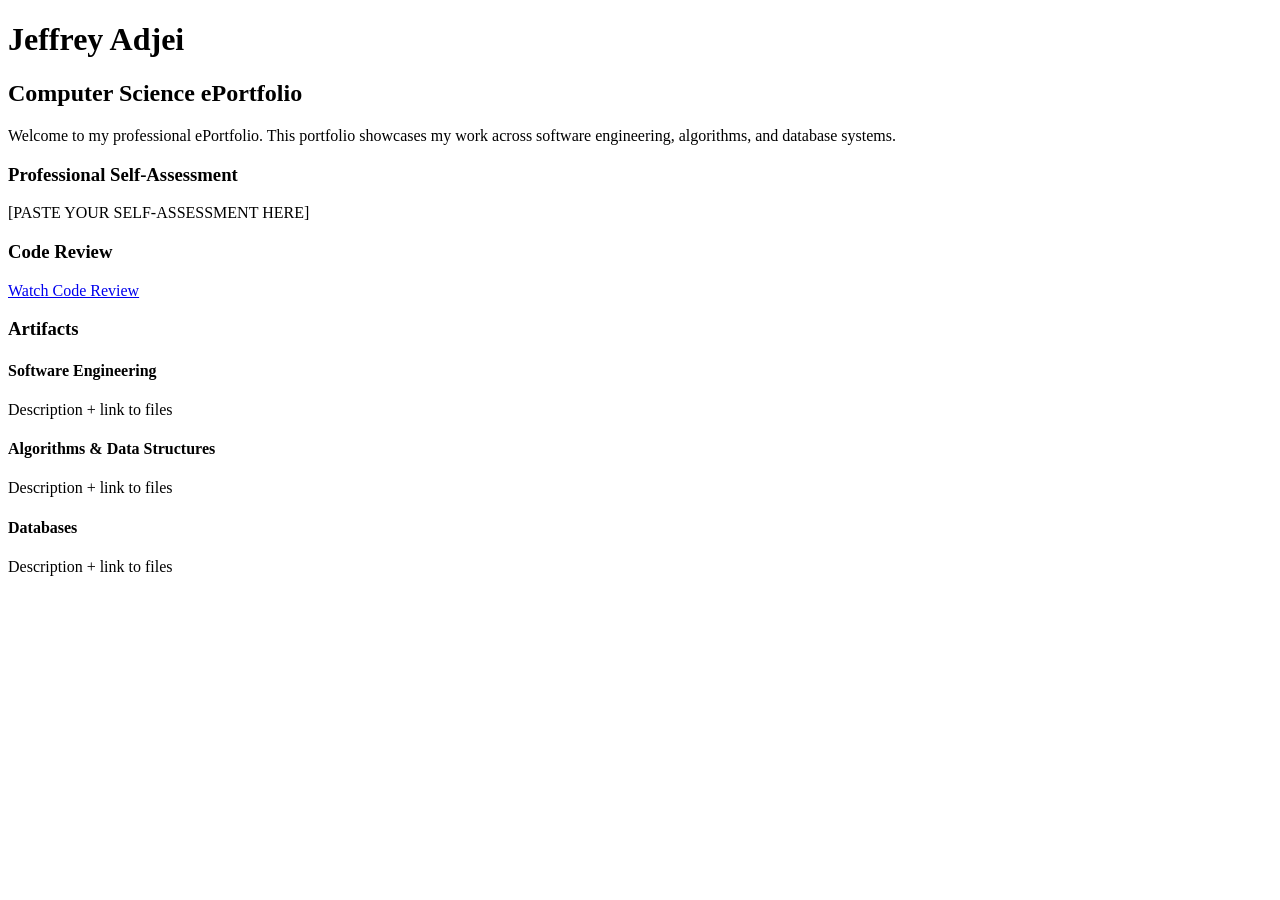
==== index.html @ 2315fe6f "Add files via upload" ====
<!DOCTYPE html>
<html>
<head>
    <title>Jeffrey Adjei - ePortfolio</title>
</head>
<body>

<h1>Jeffrey Adjei</h1>
<h2>Computer Science ePortfolio</h2>

<p>
Welcome to my professional ePortfolio. This portfolio showcases my work
across software engineering, algorithms, and database systems.
</p>

<h3>Professional Self-Assessment</h3>
<p>
[PASTE YOUR SELF-ASSESSMENT HERE]
</p>

<h3>Code Review</h3>
<p>
<a href="YOUR_VIDEO_LINK">Watch Code Review</a>
</p>

<h3>Artifacts</h3>

<h4>Software Engineering</h4>
<p>
Description + link to files
</p>

<h4>Algorithms & Data Structures</h4>
<p>
Description + link to files
</p>

<h4>Databases</h4>
<p>
Description + link to files
</p>

</body>
</html>
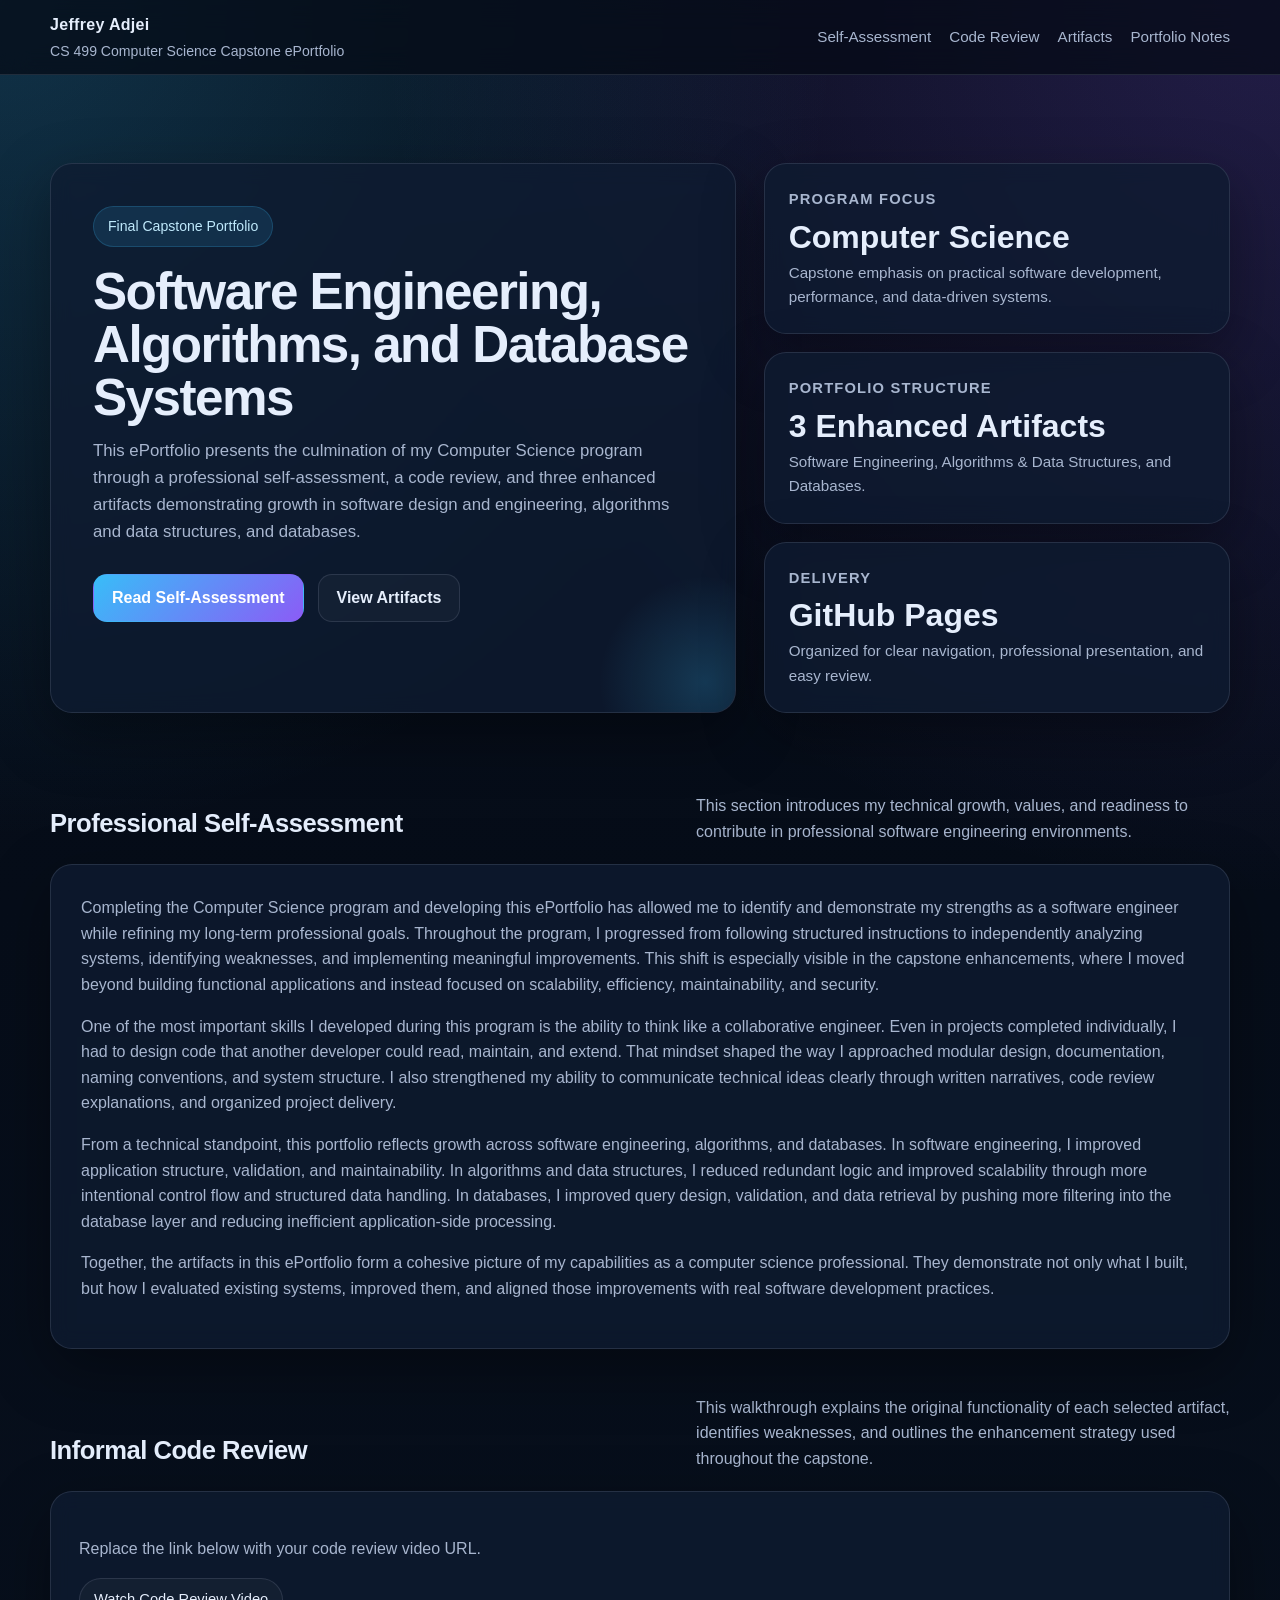
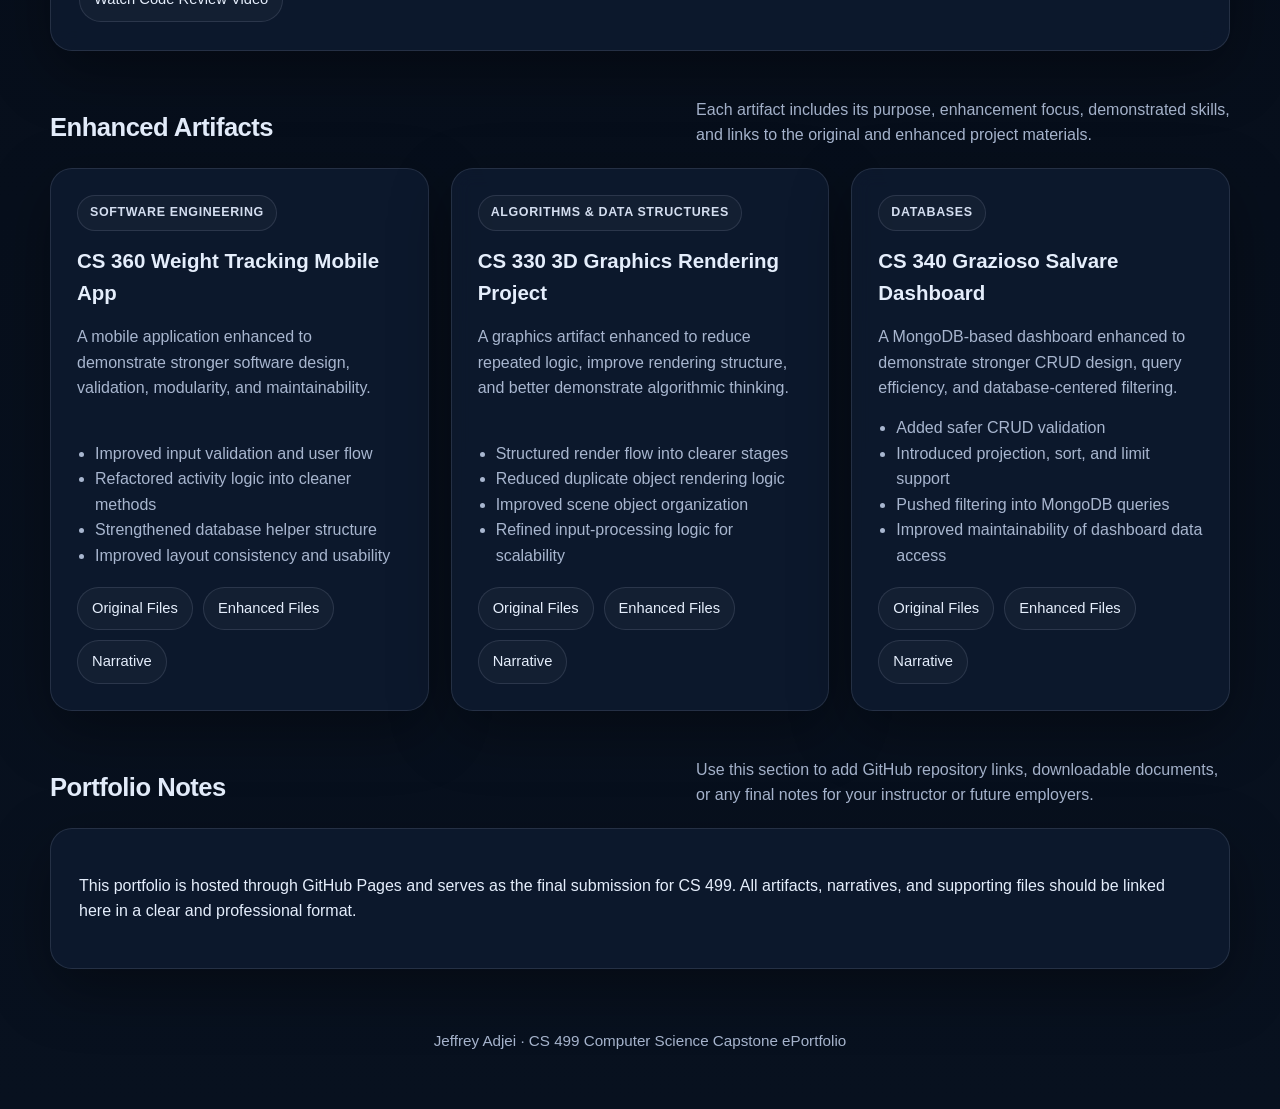
==== commit fbcfe16d: "index.html" ====
--- a/index.html
+++ b/index.html
@@ -1,44 +1,615 @@
 <!DOCTYPE html>
-<html>
+<html lang="en">
 <head>
-    <title>Jeffrey Adjei - ePortfolio</title>
+  <meta charset="UTF-8" />
+  <meta name="viewport" content="width=device-width, initial-scale=1.0" />
+  <title>Jeffrey Adjei | CS 499 ePortfolio</title>
+  <style>
+    :root {
+      --bg: #08111f;
+      --bg-soft: #0f1b31;
+      --card: rgba(15, 27, 49, 0.78);
+      --line: rgba(148, 163, 184, 0.18);
+      --text: #e5eefc;
+      --muted: #a8b6cf;
+      --accent: #38bdf8;
+      --accent-2: #8b5cf6;
+      --accent-3: #22c55e;
+      --shadow: 0 20px 60px rgba(0, 0, 0, 0.35);
+      --radius: 22px;
+      --max: 1180px;
+    }
+
+    * {
+      box-sizing: border-box;
+    }
+
+    html {
+      scroll-behavior: smooth;
+    }
+
+    body {
+      margin: 0;
+      font-family: Inter, Arial, Helvetica, sans-serif;
+      color: var(--text);
+      background:
+        radial-gradient(circle at top left, rgba(56, 189, 248, 0.22), transparent 28%),
+        radial-gradient(circle at top right, rgba(139, 92, 246, 0.22), transparent 30%),
+        linear-gradient(180deg, #050b16 0%, #08111f 100%);
+      line-height: 1.6;
+    }
+
+    a {
+      color: inherit;
+      text-decoration: none;
+    }
+
+    .container {
+      width: min(var(--max), calc(100% - 32px));
+      margin: 0 auto;
+    }
+
+    .topbar {
+      position: sticky;
+      top: 0;
+      z-index: 20;
+      backdrop-filter: blur(14px);
+      background: rgba(5, 11, 22, 0.72);
+      border-bottom: 1px solid var(--line);
+    }
+
+    .nav {
+      min-height: 74px;
+      display: flex;
+      align-items: center;
+      justify-content: space-between;
+      gap: 20px;
+    }
+
+    .brand {
+      display: flex;
+      flex-direction: column;
+      gap: 2px;
+    }
+
+    .brand strong {
+      font-size: 1rem;
+      letter-spacing: 0.02em;
+    }
+
+    .brand span {
+      font-size: 0.88rem;
+      color: var(--muted);
+    }
+
+    .nav-links {
+      display: flex;
+      gap: 18px;
+      flex-wrap: wrap;
+    }
+
+    .nav-links a {
+      color: var(--muted);
+      font-size: 0.95rem;
+      transition: color 0.2s ease;
+    }
+
+    .nav-links a:hover {
+      color: var(--text);
+    }
+
+    .hero {
+      padding: 88px 0 56px;
+    }
+
+    .hero-grid {
+      display: grid;
+      grid-template-columns: 1.25fr 0.85fr;
+      gap: 28px;
+      align-items: stretch;
+    }
+
+    .hero-card,
+    .glass-card {
+      background: var(--card);
+      border: 1px solid var(--line);
+      border-radius: var(--radius);
+      box-shadow: var(--shadow);
+      backdrop-filter: blur(10px);
+    }
+
+    .hero-card {
+      padding: 42px;
+      position: relative;
+      overflow: hidden;
+    }
+
+    .hero-card::after {
+      content: "";
+      position: absolute;
+      inset: auto -80px -80px auto;
+      width: 220px;
+      height: 220px;
+      background: radial-gradient(circle, rgba(56, 189, 248, 0.2), transparent 68%);
+      pointer-events: none;
+    }
+
+    .eyebrow {
+      display: inline-flex;
+      align-items: center;
+      gap: 8px;
+      padding: 8px 14px;
+      border-radius: 999px;
+      background: rgba(56, 189, 248, 0.12);
+      border: 1px solid rgba(56, 189, 248, 0.2);
+      color: #bfe9fb;
+      font-size: 0.88rem;
+      margin-bottom: 18px;
+    }
+
+    h1 {
+      margin: 0 0 14px;
+      font-size: clamp(2.2rem, 4vw, 4.2rem);
+      line-height: 1.04;
+      letter-spacing: -0.03em;
+    }
+
+    .hero p {
+      margin: 0;
+      color: var(--muted);
+      font-size: 1.05rem;
+      max-width: 62ch;
+    }
+
+    .hero-actions {
+      display: flex;
+      gap: 14px;
+      flex-wrap: wrap;
+      margin-top: 28px;
+    }
+
+    .btn {
+      display: inline-flex;
+      align-items: center;
+      justify-content: center;
+      min-height: 48px;
+      padding: 0 18px;
+      border-radius: 14px;
+      font-weight: 600;
+      transition: transform 0.2s ease, opacity 0.2s ease, border-color 0.2s ease;
+      border: 1px solid transparent;
+    }
+
+    .btn:hover {
+      transform: translateY(-1px);
+    }
+
+    .btn-primary {
+      background: linear-gradient(135deg, var(--accent), var(--accent-2));
+      color: white;
+    }
+
+    .btn-secondary {
+      border-color: var(--line);
+      color: var(--text);
+      background: rgba(255, 255, 255, 0.03);
+    }
+
+    .hero-side {
+      display: grid;
+      gap: 18px;
+    }
+
+    .stat-card {
+      padding: 24px;
+    }
+
+    .stat-card h3 {
+      margin: 0 0 8px;
+      font-size: 0.92rem;
+      color: var(--muted);
+      font-weight: 600;
+      text-transform: uppercase;
+      letter-spacing: 0.08em;
+    }
+
+    .stat-card .big {
+      font-size: 2rem;
+      font-weight: 800;
+      line-height: 1.1;
+      margin-bottom: 6px;
+    }
+
+    .stat-card p {
+      margin: 0;
+      color: var(--muted);
+      font-size: 0.95rem;
+    }
+
+    .section {
+      padding: 24px 0 22px;
+    }
+
+    .section-header {
+      display: flex;
+      justify-content: space-between;
+      align-items: end;
+      gap: 20px;
+      margin-bottom: 20px;
+    }
+
+    .section-header h2 {
+      margin: 0;
+      font-size: clamp(1.5rem, 2vw, 2.2rem);
+      letter-spacing: -0.02em;
+    }
+
+    .section-header p {
+      margin: 0;
+      color: var(--muted);
+      max-width: 60ch;
+    }
+
+    .assessment {
+      padding: 30px;
+    }
+
+    .assessment p {
+      margin: 0 0 16px;
+      color: var(--muted);
+    }
+
+    .grid-3 {
+      display: grid;
+      grid-template-columns: repeat(3, 1fr);
+      gap: 22px;
+    }
+
+    .artifact-card {
+      padding: 26px;
+      display: flex;
+      flex-direction: column;
+      gap: 14px;
+      min-height: 100%;
+    }
+
+    .artifact-tag {
+      display: inline-flex;
+      width: fit-content;
+      padding: 7px 12px;
+      border-radius: 999px;
+      font-size: 0.78rem;
+      font-weight: 700;
+      letter-spacing: 0.05em;
+      text-transform: uppercase;
+      border: 1px solid var(--line);
+      color: #d4def0;
+      background: rgba(255, 255, 255, 0.03);
+    }
+
+    .artifact-card h3 {
+      margin: 0;
+      font-size: 1.28rem;
+    }
+
+    .artifact-card p {
+      margin: 0;
+      color: var(--muted);
+      flex-grow: 1;
+    }
+
+    .artifact-list {
+      margin: 0;
+      padding-left: 18px;
+      color: var(--muted);
+    }
+
+    .artifact-links {
+      display: flex;
+      flex-wrap: wrap;
+      gap: 10px;
+      margin-top: 4px;
+    }
+
+    .pill-link {
+      border: 1px solid var(--line);
+      border-radius: 999px;
+      padding: 9px 14px;
+      font-size: 0.92rem;
+      color: var(--text);
+      background: rgba(255, 255, 255, 0.03);
+    }
+
+    .code-review-card {
+      padding: 28px;
+    }
+
+    .footer {
+      padding: 38px 0 56px;
+      color: var(--muted);
+      text-align: center;
+      font-size: 0.95rem;
+    }
+
+    .subtle {
+      color: var(--muted);
+    }
+
+    @media (max-width: 980px) {
+      .hero-grid,
+      .grid-3 {
+        grid-template-columns: 1fr;
+      }
+
+      .hero {
+        padding-top: 52px;
+      }
+
+      .hero-card {
+        padding: 30px;
+      }
+
+      .section-header {
+        flex-direction: column;
+        align-items: start;
+      }
+    }
+
+    @media (max-width: 640px) {
+      .nav {
+        padding: 14px 0;
+        align-items: start;
+        flex-direction: column;
+      }
+
+      .nav-links {
+        gap: 12px;
+      }
+
+      .hero-card {
+        padding: 24px;
+      }
+
+      .assessment,
+      .artifact-card,
+      .code-review-card,
+      .stat-card {
+        padding: 22px;
+      }
+    }
+  </style>
 </head>
 <body>
-
-<h1>Jeffrey Adjei</h1>
-<h2>Computer Science ePortfolio</h2>
-
-<p>
-Welcome to my professional ePortfolio. This portfolio showcases my work
-across software engineering, algorithms, and database systems.
-</p>
-
-<h3>Professional Self-Assessment</h3>
-<p>
-[PASTE YOUR SELF-ASSESSMENT HERE]
-</p>
-
-<h3>Code Review</h3>
-<p>
-<a href="YOUR_VIDEO_LINK">Watch Code Review</a>
-</p>
-
-<h3>Artifacts</h3>
-
-<h4>Software Engineering</h4>
-<p>
-Description + link to files
-</p>
-
-<h4>Algorithms & Data Structures</h4>
-<p>
-Description + link to files
-</p>
-
-<h4>Databases</h4>
-<p>
-Description + link to files
-</p>
-
+  <div class="topbar">
+    <div class="container nav">
+      <div class="brand">
+        <strong>Jeffrey Adjei</strong>
+        <span>CS 499 Computer Science Capstone ePortfolio</span>
+      </div>
+      <div class="nav-links">
+        <a href="#assessment">Self-Assessment</a>
+        <a href="#code-review">Code Review</a>
+        <a href="#artifacts">Artifacts</a>
+        <a href="#contact">Portfolio Notes</a>
+      </div>
+    </div>
+  </div>
+
+  <main>
+    <section class="hero">
+      <div class="container hero-grid">
+        <div class="hero-card">
+          <div class="eyebrow">Final Capstone Portfolio</div>
+          <h1>Software Engineering, Algorithms, and Database Systems</h1>
+          <p>
+            This ePortfolio presents the culmination of my Computer Science program through
+            a professional self-assessment, a code review, and three enhanced artifacts
+            demonstrating growth in software design and engineering, algorithms and data
+            structures, and databases.
+          </p>
+          <div class="hero-actions">
+            <a class="btn btn-primary" href="#assessment">Read Self-Assessment</a>
+            <a class="btn btn-secondary" href="#artifacts">View Artifacts</a>
+          </div>
+        </div>
+
+        <div class="hero-side">
+          <div class="glass-card stat-card">
+            <h3>Program Focus</h3>
+            <div class="big">Computer Science</div>
+            <p>Capstone emphasis on practical software development, performance, and data-driven systems.</p>
+          </div>
+          <div class="glass-card stat-card">
+            <h3>Portfolio Structure</h3>
+            <div class="big">3 Enhanced Artifacts</div>
+            <p>Software Engineering, Algorithms & Data Structures, and Databases.</p>
+          </div>
+          <div class="glass-card stat-card">
+            <h3>Delivery</h3>
+            <div class="big">GitHub Pages</div>
+            <p>Organized for clear navigation, professional presentation, and easy review.</p>
+          </div>
+        </div>
+      </div>
+    </section>
+
+    <section class="section" id="assessment">
+      <div class="container">
+        <div class="section-header">
+          <div>
+            <h2>Professional Self-Assessment</h2>
+          </div>
+          <p>
+            This section introduces my technical growth, values, and readiness to contribute
+            in professional software engineering environments.
+          </p>
+        </div>
+
+        <div class="glass-card assessment">
+          <p>
+            Completing the Computer Science program and developing this ePortfolio has allowed me
+            to identify and demonstrate my strengths as a software engineer while refining my
+            long-term professional goals. Throughout the program, I progressed from following
+            structured instructions to independently analyzing systems, identifying weaknesses,
+            and implementing meaningful improvements. This shift is especially visible in the
+            capstone enhancements, where I moved beyond building functional applications and
+            instead focused on scalability, efficiency, maintainability, and security.
+          </p>
+          <p>
+            One of the most important skills I developed during this program is the ability to
+            think like a collaborative engineer. Even in projects completed individually, I had
+            to design code that another developer could read, maintain, and extend. That mindset
+            shaped the way I approached modular design, documentation, naming conventions, and
+            system structure. I also strengthened my ability to communicate technical ideas clearly
+            through written narratives, code review explanations, and organized project delivery.
+          </p>
+          <p>
+            From a technical standpoint, this portfolio reflects growth across software engineering,
+            algorithms, and databases. In software engineering, I improved application structure,
+            validation, and maintainability. In algorithms and data structures, I reduced redundant
+            logic and improved scalability through more intentional control flow and structured data
+            handling. In databases, I improved query design, validation, and data retrieval by
+            pushing more filtering into the database layer and reducing inefficient application-side
+            processing.
+          </p>
+          <p>
+            Together, the artifacts in this ePortfolio form a cohesive picture of my capabilities
+            as a computer science professional. They demonstrate not only what I built, but how I
+            evaluated existing systems, improved them, and aligned those improvements with real
+            software development practices.
+          </p>
+        </div>
+      </div>
+    </section>
+
+    <section class="section" id="code-review">
+      <div class="container">
+        <div class="section-header">
+          <div>
+            <h2>Informal Code Review</h2>
+          </div>
+          <p>
+            This walkthrough explains the original functionality of each selected artifact,
+            identifies weaknesses, and outlines the enhancement strategy used throughout the capstone.
+          </p>
+        </div>
+
+        <div class="glass-card code-review-card">
+          <p class="subtle">
+            Replace the link below with your code review video URL.
+          </p>
+          <div class="artifact-links">
+            <a class="pill-link" href="PASTE-YOUR-CODE-REVIEW-VIDEO-LINK-HERE" target="_blank" rel="noopener noreferrer">
+              Watch Code Review Video
+            </a>
+          </div>
+        </div>
+      </div>
+    </section>
+
+    <section class="section" id="artifacts">
+      <div class="container">
+        <div class="section-header">
+          <div>
+            <h2>Enhanced Artifacts</h2>
+          </div>
+          <p>
+            Each artifact includes its purpose, enhancement focus, demonstrated skills,
+            and links to the original and enhanced project materials.
+          </p>
+        </div>
+
+        <div class="grid-3">
+          <article class="glass-card artifact-card">
+            <span class="artifact-tag">Software Engineering</span>
+            <h3>CS 360 Weight Tracking Mobile App</h3>
+            <p>
+              A mobile application enhanced to demonstrate stronger software design,
+              validation, modularity, and maintainability.
+            </p>
+            <ul class="artifact-list">
+              <li>Improved input validation and user flow</li>
+              <li>Refactored activity logic into cleaner methods</li>
+              <li>Strengthened database helper structure</li>
+              <li>Improved layout consistency and usability</li>
+            </ul>
+            <div class="artifact-links">
+              <a class="pill-link" href="#">Original Files</a>
+              <a class="pill-link" href="#">Enhanced Files</a>
+              <a class="pill-link" href="#">Narrative</a>
+            </div>
+          </article>
+
+          <article class="glass-card artifact-card">
+            <span class="artifact-tag">Algorithms & Data Structures</span>
+            <h3>CS 330 3D Graphics Rendering Project</h3>
+            <p>
+              A graphics artifact enhanced to reduce repeated logic, improve rendering
+              structure, and better demonstrate algorithmic thinking.
+            </p>
+            <ul class="artifact-list">
+              <li>Structured render flow into clearer stages</li>
+              <li>Reduced duplicate object rendering logic</li>
+              <li>Improved scene object organization</li>
+              <li>Refined input-processing logic for scalability</li>
+            </ul>
+            <div class="artifact-links">
+              <a class="pill-link" href="#">Original Files</a>
+              <a class="pill-link" href="#">Enhanced Files</a>
+              <a class="pill-link" href="#">Narrative</a>
+            </div>
+          </article>
+
+          <article class="glass-card artifact-card">
+            <span class="artifact-tag">Databases</span>
+            <h3>CS 340 Grazioso Salvare Dashboard</h3>
+            <p>
+              A MongoDB-based dashboard enhanced to demonstrate stronger CRUD design,
+              query efficiency, and database-centered filtering.
+            </p>
+            <ul class="artifact-list">
+              <li>Added safer CRUD validation</li>
+              <li>Introduced projection, sort, and limit support</li>
+              <li>Pushed filtering into MongoDB queries</li>
+              <li>Improved maintainability of dashboard data access</li>
+            </ul>
+            <div class="artifact-links">
+              <a class="pill-link" href="#">Original Files</a>
+              <a class="pill-link" href="#">Enhanced Files</a>
+              <a class="pill-link" href="#">Narrative</a>
+            </div>
+          </article>
+        </div>
+      </div>
+    </section>
+
+    <section class="section" id="contact">
+      <div class="container">
+        <div class="section-header">
+          <div>
+            <h2>Portfolio Notes</h2>
+          </div>
+          <p>
+            Use this section to add GitHub repository links, downloadable documents,
+            or any final notes for your instructor or future employers.
+          </p>
+        </div>
+
+        <div class="glass-card code-review-card">
+          <p>
+            This portfolio is hosted through GitHub Pages and serves as the final submission
+            for CS 499. All artifacts, narratives, and supporting files should be linked here
+            in a clear and professional format.
+          </p>
+        </div>
+      </div>
+    </section>
+  </main>
+
+  <footer class="footer">
+    <div class="container">
+      Jeffrey Adjei · CS 499 Computer Science Capstone ePortfolio
+    </div>
+  </footer>
 </body>
-</html>+</html>
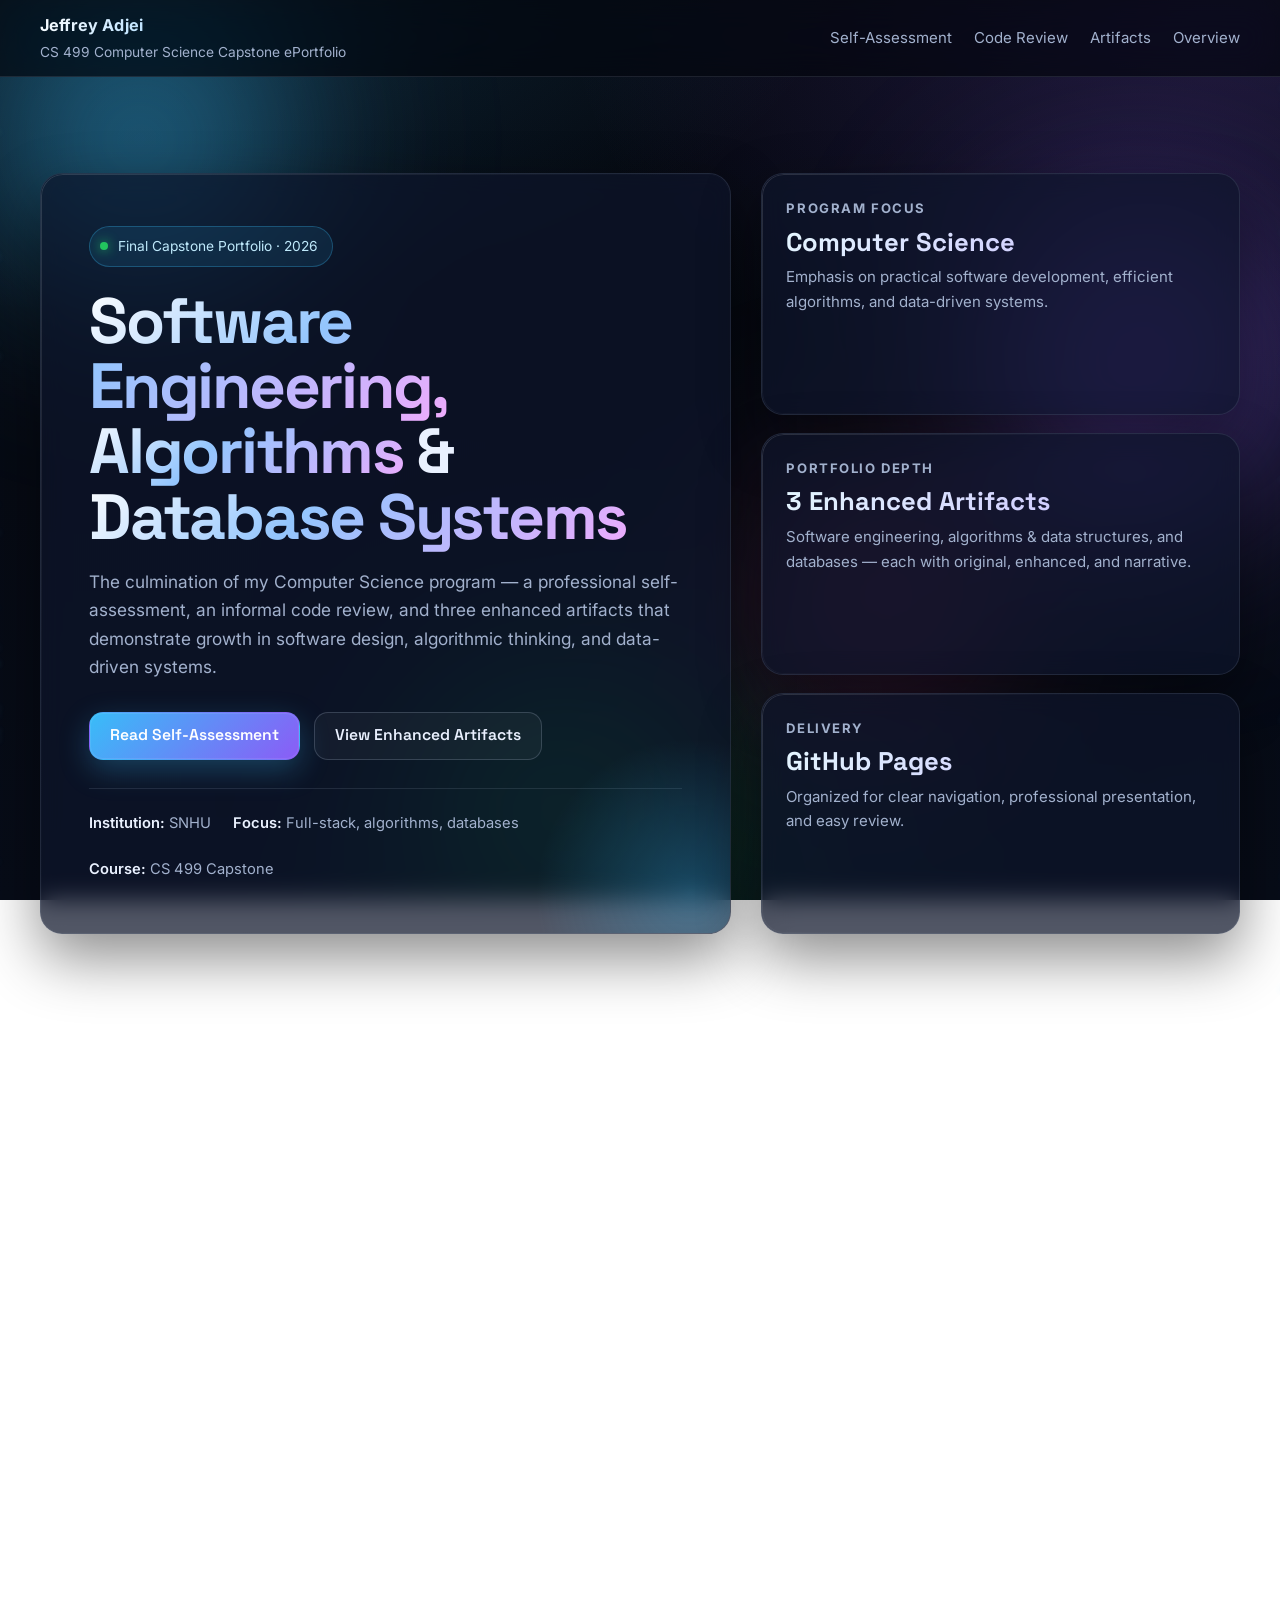
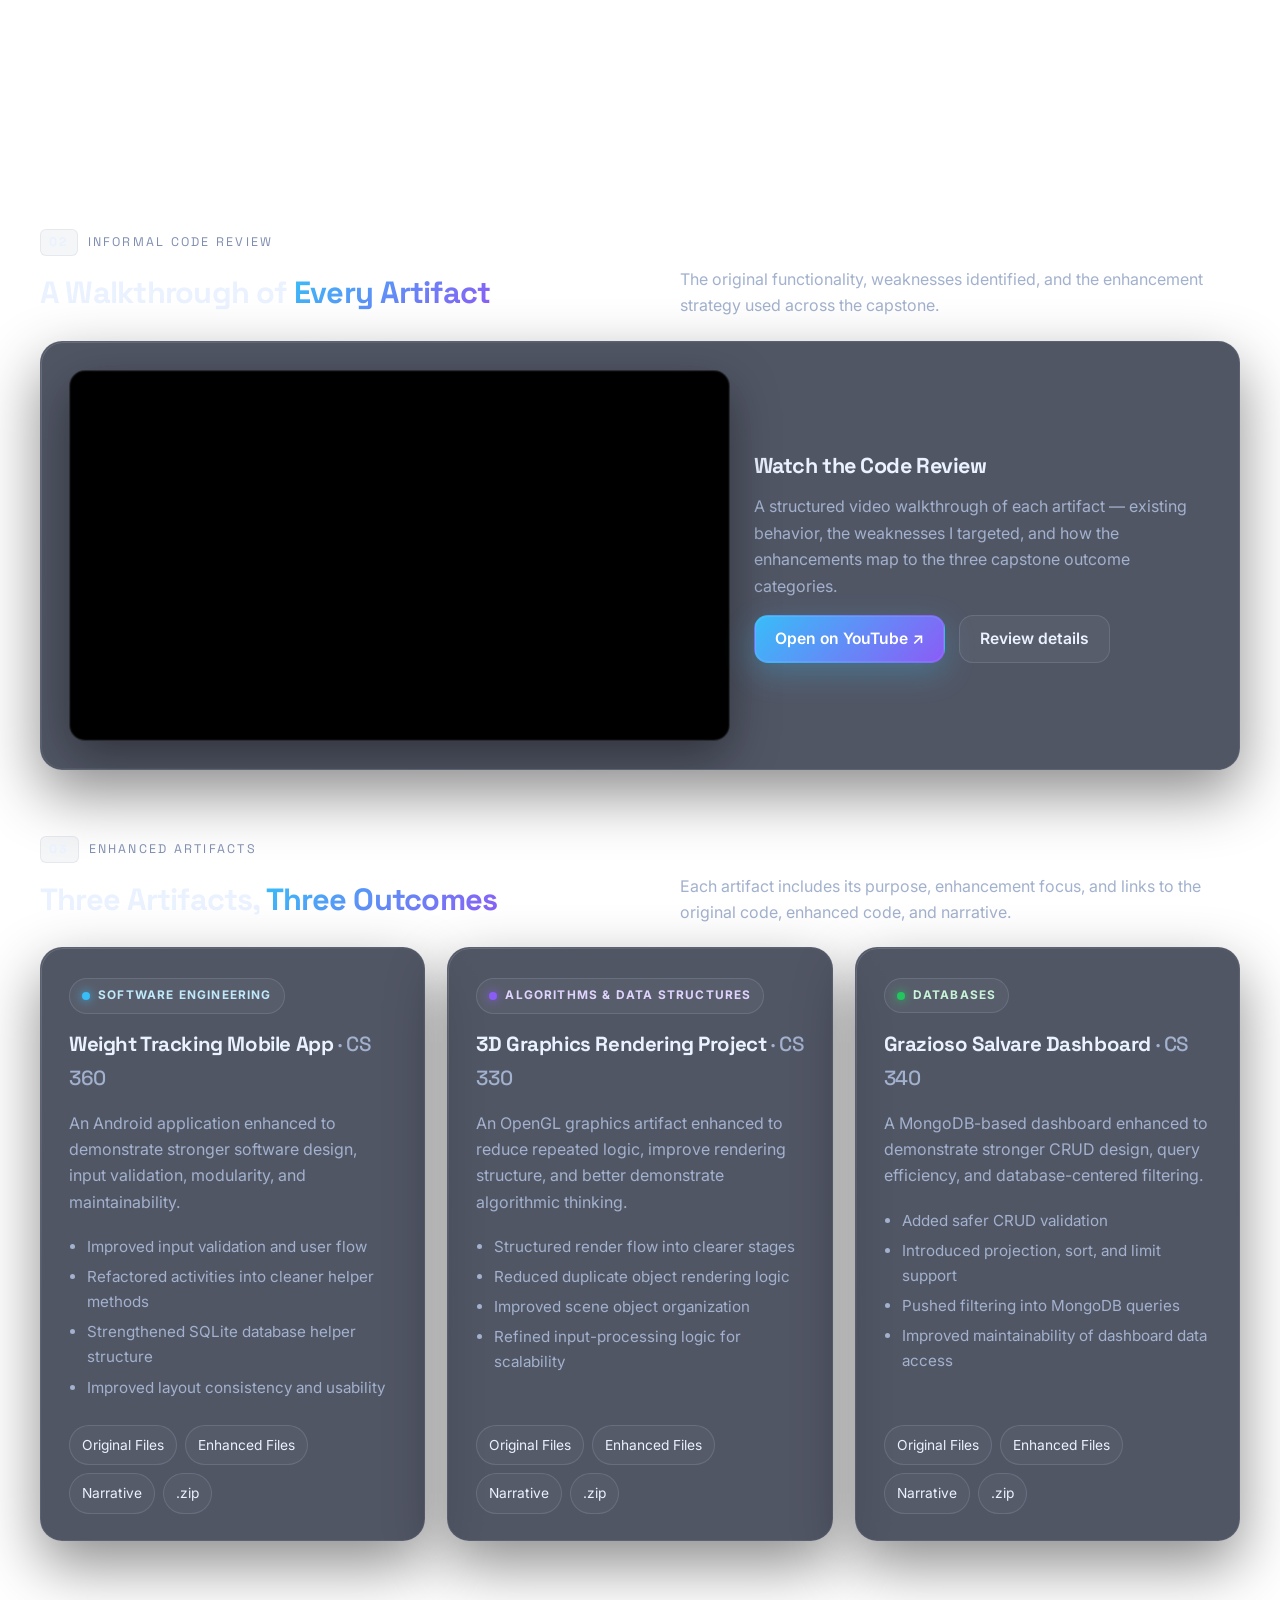
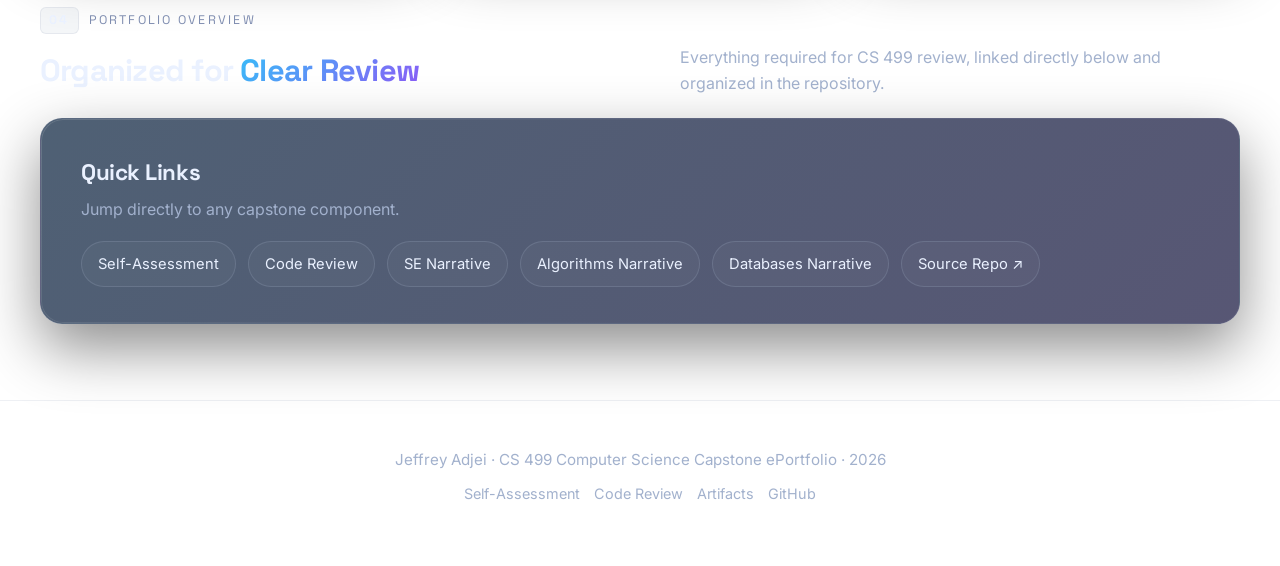
==== commit 2548b48f: "CS 499 Capstone ePortfolio — final organization and premium UI Organizes all final capstone material" ====
--- a/index.html
+++ b/index.html
@@ -3,604 +3,605 @@
 <head>
   <meta charset="UTF-8" />
   <meta name="viewport" content="width=device-width, initial-scale=1.0" />
-  <title>Jeffrey Adjei | CS 499 ePortfolio</title>
+  <meta name="description" content="CS 499 Computer Science Capstone ePortfolio for Jeffrey Adjei — professional self-assessment, code review, and enhanced artifacts in software engineering, algorithms, and databases." />
+  <title>Jeffrey Adjei · CS 499 Capstone ePortfolio</title>
+  <link rel="preconnect" href="https://fonts.googleapis.com" />
+  <link rel="preconnect" href="https://fonts.gstatic.com" crossorigin />
+  <link href="https://fonts.googleapis.com/css2?family=Inter:wght@400;500;600;700;800&family=Space+Grotesk:wght@500;600;700&display=swap" rel="stylesheet" />
+  <link rel="stylesheet" href="assets/css/shared.css" />
   <style>
-    :root {
-      --bg: #08111f;
-      --bg-soft: #0f1b31;
-      --card: rgba(15, 27, 49, 0.78);
-      --line: rgba(148, 163, 184, 0.18);
-      --text: #e5eefc;
-      --muted: #a8b6cf;
-      --accent: #38bdf8;
-      --accent-2: #8b5cf6;
-      --accent-3: #22c55e;
-      --shadow: 0 20px 60px rgba(0, 0, 0, 0.35);
-      --radius: 22px;
-      --max: 1180px;
-    }
-
-    * {
-      box-sizing: border-box;
-    }
-
-    html {
-      scroll-behavior: smooth;
-    }
-
-    body {
-      margin: 0;
-      font-family: Inter, Arial, Helvetica, sans-serif;
-      color: var(--text);
-      background:
-        radial-gradient(circle at top left, rgba(56, 189, 248, 0.22), transparent 28%),
-        radial-gradient(circle at top right, rgba(139, 92, 246, 0.22), transparent 30%),
-        linear-gradient(180deg, #050b16 0%, #08111f 100%);
-      line-height: 1.6;
-    }
-
-    a {
-      color: inherit;
-      text-decoration: none;
-    }
-
-    .container {
-      width: min(var(--max), calc(100% - 32px));
-      margin: 0 auto;
-    }
-
-    .topbar {
-      position: sticky;
-      top: 0;
-      z-index: 20;
-      backdrop-filter: blur(14px);
-      background: rgba(5, 11, 22, 0.72);
-      border-bottom: 1px solid var(--line);
-    }
-
-    .nav {
-      min-height: 74px;
-      display: flex;
-      align-items: center;
-      justify-content: space-between;
-      gap: 20px;
-    }
-
-    .brand {
-      display: flex;
-      flex-direction: column;
-      gap: 2px;
-    }
-
-    .brand strong {
-      font-size: 1rem;
-      letter-spacing: 0.02em;
-    }
-
-    .brand span {
-      font-size: 0.88rem;
-      color: var(--muted);
-    }
-
-    .nav-links {
-      display: flex;
-      gap: 18px;
-      flex-wrap: wrap;
-    }
-
-    .nav-links a {
-      color: var(--muted);
-      font-size: 0.95rem;
-      transition: color 0.2s ease;
-    }
-
-    .nav-links a:hover {
-      color: var(--text);
-    }
-
-    .hero {
-      padding: 88px 0 56px;
-    }
-
+    /* --- Page-specific premium styles --- */
+
+    /* Animated floating orbs (mesh gradient feel, CSS only) */
+    .bg-fx {
+      position: fixed; inset: 0; z-index: -1;
+      overflow: hidden; pointer-events: none;
+    }
+    .orb {
+      position: absolute;
+      border-radius: 50%;
+      filter: blur(80px);
+      opacity: 0.6;
+      mix-blend-mode: screen;
+      animation: orbFloat 18s ease-in-out infinite alternate;
+    }
+    .orb.a { width: 520px; height: 520px; background: radial-gradient(circle, #38bdf8, transparent 60%); top: -120px; left: -120px; }
+    .orb.b { width: 560px; height: 560px; background: radial-gradient(circle, #8b5cf6, transparent 60%); top: 10%; right: -140px; animation-delay: -6s; }
+    .orb.c { width: 480px; height: 480px; background: radial-gradient(circle, #22c55e, transparent 60%); bottom: -140px; left: 25%; animation-delay: -10s; opacity: 0.45; }
+    .orb.d { width: 420px; height: 420px; background: radial-gradient(circle, #ec4899, transparent 60%); bottom: 10%; right: 15%; animation-delay: -14s; opacity: 0.35; }
+    @keyframes orbFloat {
+      0%   { transform: translate3d(0, 0, 0) scale(1); }
+      50%  { transform: translate3d(40px, -30px, 0) scale(1.08); }
+      100% { transform: translate3d(-30px, 20px, 0) scale(0.96); }
+    }
+
+    /* Sparkle canvas (from SPARKLES) */
+    #sparkle-canvas {
+      position: absolute; inset: 0;
+      width: 100%; height: 100%;
+      pointer-events: none;
+      opacity: 0.7;
+    }
+
+    /* Reveal transitions */
+    [data-reveal] {
+      opacity: 0; transform: translateY(18px);
+      transition: opacity .8s ease, transform .8s ease;
+    }
+    [data-reveal].is-visible { opacity: 1; transform: translateY(0); }
+    [data-reveal][data-delay="1"] { transition-delay: .08s; }
+    [data-reveal][data-delay="2"] { transition-delay: .16s; }
+    [data-reveal][data-delay="3"] { transition-delay: .24s; }
+
+    /* --- Hero --- */
+    .hero { padding: 96px 0 72px; position: relative; }
     .hero-grid {
       display: grid;
-      grid-template-columns: 1.25fr 0.85fr;
-      gap: 28px;
-      align-items: stretch;
-    }
-
-    .hero-card,
-    .glass-card {
-      background: var(--card);
-      border: 1px solid var(--line);
-      border-radius: var(--radius);
-      box-shadow: var(--shadow);
-      backdrop-filter: blur(10px);
-    }
-
+      grid-template-columns: 1.3fr 0.9fr;
+      gap: 30px; align-items: stretch;
+    }
     .hero-card {
-      padding: 42px;
+      padding: 52px 48px;
       position: relative;
       overflow: hidden;
-    }
-
+      font-family: "Space Grotesk", Inter, sans-serif;
+    }
     .hero-card::after {
       content: "";
       position: absolute;
-      inset: auto -80px -80px auto;
-      width: 220px;
-      height: 220px;
-      background: radial-gradient(circle, rgba(56, 189, 248, 0.2), transparent 68%);
+      inset: auto -120px -120px auto;
+      width: 320px; height: 320px;
+      background: radial-gradient(circle, rgba(56,189,248,0.28), transparent 68%);
       pointer-events: none;
     }
-
     .eyebrow {
-      display: inline-flex;
-      align-items: center;
-      gap: 8px;
-      padding: 8px 14px;
+      display: inline-flex; align-items: center; gap: 10px;
+      padding: 8px 14px 8px 10px;
       border-radius: 999px;
-      background: rgba(56, 189, 248, 0.12);
-      border: 1px solid rgba(56, 189, 248, 0.2);
+      background: rgba(56, 189, 248, 0.10);
+      border: 1px solid rgba(56, 189, 248, 0.28);
       color: #bfe9fb;
-      font-size: 0.88rem;
-      margin-bottom: 18px;
-    }
-
-    h1 {
-      margin: 0 0 14px;
-      font-size: clamp(2.2rem, 4vw, 4.2rem);
-      line-height: 1.04;
-      letter-spacing: -0.03em;
-    }
-
-    .hero p {
-      margin: 0;
+      font-size: 0.86rem;
+      margin-bottom: 22px;
+      font-family: Inter, sans-serif;
+    }
+    .eyebrow .dot {
+      width: 8px; height: 8px; border-radius: 50%;
+      background: #22c55e;
+      box-shadow: 0 0 12px #22c55e;
+      animation: pulseDot 2s ease-in-out infinite;
+    }
+    @keyframes pulseDot {
+      0%,100% { opacity: .6; transform: scale(1); }
+      50%     { opacity: 1;  transform: scale(1.3); }
+    }
+    .hero h1 {
+      font-family: "Space Grotesk", Inter, sans-serif;
+      font-size: clamp(2.4rem, 5vw, 4.6rem);
+      line-height: 1.02;
+      letter-spacing: -0.035em;
+      font-weight: 700;
+      margin: 0 0 18px;
+    }
+    .hero h1 .grad {
+      background: linear-gradient(135deg, #ffffff 0%, #93c5fd 40%, #c4b5fd 75%, #f0abfc 100%);
+      -webkit-background-clip: text; background-clip: text; color: transparent;
+    }
+    .hero p.lead {
       color: var(--muted);
-      font-size: 1.05rem;
+      font-size: 1.08rem;
       max-width: 62ch;
-    }
-
-    .hero-actions {
-      display: flex;
-      gap: 14px;
-      flex-wrap: wrap;
-      margin-top: 28px;
-    }
-
-    .btn {
-      display: inline-flex;
-      align-items: center;
-      justify-content: center;
-      min-height: 48px;
-      padding: 0 18px;
-      border-radius: 14px;
-      font-weight: 600;
-      transition: transform 0.2s ease, opacity 0.2s ease, border-color 0.2s ease;
-      border: 1px solid transparent;
-    }
-
-    .btn:hover {
-      transform: translateY(-1px);
-    }
-
-    .btn-primary {
-      background: linear-gradient(135deg, var(--accent), var(--accent-2));
-      color: white;
-    }
-
-    .btn-secondary {
-      border-color: var(--line);
-      color: var(--text);
-      background: rgba(255, 255, 255, 0.03);
-    }
-
-    .hero-side {
-      display: grid;
-      gap: 18px;
-    }
-
-    .stat-card {
-      padding: 24px;
-    }
-
+      margin: 0 0 10px;
+      font-family: Inter, sans-serif;
+    }
+    .hero-actions { display: flex; flex-wrap: wrap; gap: 14px; margin-top: 30px; }
+    .hero-meta {
+      display: flex; gap: 22px; flex-wrap: wrap;
+      margin-top: 28px; padding-top: 22px;
+      border-top: 1px solid var(--line);
+      color: var(--muted);
+      font-family: Inter, sans-serif;
+      font-size: 0.92rem;
+    }
+    .hero-meta span strong { color: var(--text); font-weight: 600; }
+
+    /* Stat cards on right */
+    .hero-side { display: grid; gap: 18px; }
+    .stat-card { padding: 24px 24px 22px; }
     .stat-card h3 {
       margin: 0 0 8px;
-      font-size: 0.92rem;
+      font-size: 0.82rem; color: var(--muted);
+      font-weight: 700; text-transform: uppercase; letter-spacing: 0.12em;
+    }
+    .stat-card .big {
+      font-family: "Space Grotesk", Inter, sans-serif;
+      font-size: 1.6rem;
+      font-weight: 700; line-height: 1.15;
+      margin: 0 0 8px;
+      background: linear-gradient(135deg, #e4f6ff, #c4b5fd);
+      -webkit-background-clip: text; background-clip: text; color: transparent;
+    }
+    .stat-card p { margin: 0; color: var(--muted); font-size: 0.94rem; }
+
+    /* Section framing */
+    .section { padding: 36px 0 28px; position: relative; }
+    .section-header {
+      display: flex; justify-content: space-between; align-items: end;
+      gap: 24px; margin-bottom: 22px;
+    }
+    .section-header h2 {
+      font-family: "Space Grotesk", Inter, sans-serif;
+      font-size: clamp(1.6rem, 2.4vw, 2.4rem);
+      margin: 0; letter-spacing: -0.025em;
+    }
+    .section-header h2 .accent {
+      background: linear-gradient(135deg, var(--accent), var(--accent-2));
+      -webkit-background-clip: text; background-clip: text; color: transparent;
+    }
+    .section-header p { margin: 0; color: var(--muted); max-width: 56ch; }
+
+    /* Section numbers */
+    .section-label {
+      display: inline-flex; align-items: center; gap: 10px;
+      font-family: "Space Grotesk", Inter, sans-serif;
+      font-size: 0.78rem;
+      text-transform: uppercase;
+      letter-spacing: 0.18em;
+      color: var(--muted-2);
+      margin-bottom: 10px;
+    }
+    .section-label .num {
+      display: inline-block;
+      padding: 2px 8px;
+      border-radius: 6px;
+      background: rgba(148, 163, 184, 0.10);
+      border: 1px solid var(--line);
+      color: var(--text);
+      font-weight: 700;
+    }
+
+    /* Self-assessment card */
+    .assessment {
+      padding: 36px 40px;
+      display: grid;
+      grid-template-columns: 1.2fr 0.9fr;
+      gap: 34px;
+      align-items: start;
+    }
+    .assessment p { margin: 0 0 16px; color: var(--muted); }
+    .assessment p:last-child { margin-bottom: 0; }
+    .assessment .aside {
+      padding: 24px 26px;
+      border-radius: 16px;
+      background: linear-gradient(160deg, rgba(56,189,248,0.08), rgba(139,92,246,0.06));
+      border: 1px solid var(--line);
+    }
+    .assessment .aside h4 {
+      margin: 0 0 10px;
+      font-size: 0.82rem; text-transform: uppercase; letter-spacing: 0.12em;
       color: var(--muted);
-      font-weight: 600;
-      text-transform: uppercase;
-      letter-spacing: 0.08em;
-    }
-
-    .stat-card .big {
-      font-size: 2rem;
-      font-weight: 800;
-      line-height: 1.1;
-      margin-bottom: 6px;
-    }
-
-    .stat-card p {
-      margin: 0;
-      color: var(--muted);
-      font-size: 0.95rem;
-    }
-
-    .section {
-      padding: 24px 0 22px;
-    }
-
-    .section-header {
-      display: flex;
-      justify-content: space-between;
-      align-items: end;
-      gap: 20px;
-      margin-bottom: 20px;
-    }
-
-    .section-header h2 {
-      margin: 0;
-      font-size: clamp(1.5rem, 2vw, 2.2rem);
-      letter-spacing: -0.02em;
-    }
-
-    .section-header p {
-      margin: 0;
-      color: var(--muted);
-      max-width: 60ch;
-    }
-
-    .assessment {
-      padding: 30px;
-    }
-
-    .assessment p {
-      margin: 0 0 16px;
-      color: var(--muted);
-    }
-
+    }
+    .assessment .aside ul { margin: 0; padding-left: 18px; color: var(--text); }
+    .assessment .aside li { margin: 6px 0; }
+    .assessment .aside .cta { margin-top: 18px; }
+    @media (max-width: 880px) {
+      .assessment { grid-template-columns: 1fr; padding: 28px; }
+    }
+
+    /* Code review card */
+    .code-review {
+      padding: 28px;
+      display: grid;
+      grid-template-columns: 1.3fr 0.9fr;
+      gap: 24px;
+      align-items: center;
+    }
+    .video-frame {
+      position: relative;
+      width: 100%;
+      aspect-ratio: 16 / 9;
+      border-radius: 16px;
+      overflow: hidden;
+      border: 1px solid var(--line-strong);
+      background: #000;
+      box-shadow: 0 16px 48px rgba(0,0,0,0.4), 0 0 0 1px rgba(255,255,255,0.04) inset;
+    }
+    .video-frame iframe { position: absolute; inset: 0; width: 100%; height: 100%; border: 0; }
+    .code-review-text h3 {
+      font-family: "Space Grotesk", Inter, sans-serif;
+      font-size: 1.35rem; margin: 0 0 10px;
+    }
+    .code-review-text p { margin: 0 0 16px; color: var(--muted); }
+    @media (max-width: 880px) {
+      .code-review { grid-template-columns: 1fr; padding: 22px; }
+    }
+
+    /* Artifact grid */
     .grid-3 {
       display: grid;
       grid-template-columns: repeat(3, 1fr);
       gap: 22px;
     }
-
-    .artifact-card {
-      padding: 26px;
-      display: flex;
-      flex-direction: column;
-      gap: 14px;
+    .artifact {
+      position: relative;
+      padding: 30px 28px 26px;
+      display: flex; flex-direction: column; gap: 14px;
       min-height: 100%;
-    }
+      transition: transform .35s ease, border-color .35s ease;
+      --mx: 50%; --my: 120%;
+    }
+    .artifact::after {
+      content: "";
+      position: absolute; inset: 0;
+      border-radius: inherit;
+      background: radial-gradient(400px circle at var(--mx) var(--my), rgba(56,189,248,0.22), transparent 55%);
+      pointer-events: none;
+      opacity: 0;
+      transition: opacity .4s ease;
+      z-index: 0;
+    }
+    .artifact:hover { transform: translateY(-4px); border-color: var(--line-strong); }
+    .artifact:hover::after { opacity: 1; }
+    .artifact > * { position: relative; z-index: 1; }
 
     .artifact-tag {
       display: inline-flex;
       width: fit-content;
+      align-items: center; gap: 8px;
       padding: 7px 12px;
       border-radius: 999px;
-      font-size: 0.78rem;
-      font-weight: 700;
-      letter-spacing: 0.05em;
-      text-transform: uppercase;
-      border: 1px solid var(--line);
-      color: #d4def0;
-      background: rgba(255, 255, 255, 0.03);
-    }
-
-    .artifact-card h3 {
-      margin: 0;
-      font-size: 1.28rem;
-    }
-
-    .artifact-card p {
-      margin: 0;
-      color: var(--muted);
-      flex-grow: 1;
-    }
-
-    .artifact-list {
-      margin: 0;
-      padding-left: 18px;
-      color: var(--muted);
-    }
-
-    .artifact-links {
-      display: flex;
-      flex-wrap: wrap;
-      gap: 10px;
-      margin-top: 4px;
-    }
-
-    .pill-link {
-      border: 1px solid var(--line);
-      border-radius: 999px;
-      padding: 9px 14px;
-      font-size: 0.92rem;
-      color: var(--text);
-      background: rgba(255, 255, 255, 0.03);
-    }
-
-    .code-review-card {
-      padding: 28px;
-    }
-
-    .footer {
-      padding: 38px 0 56px;
-      color: var(--muted);
-      text-align: center;
-      font-size: 0.95rem;
-    }
-
-    .subtle {
-      color: var(--muted);
-    }
-
-    @media (max-width: 980px) {
-      .hero-grid,
-      .grid-3 {
-        grid-template-columns: 1fr;
-      }
-
-      .hero {
-        padding-top: 52px;
-      }
-
-      .hero-card {
-        padding: 30px;
-      }
-
-      .section-header {
-        flex-direction: column;
-        align-items: start;
-      }
-    }
-
-    @media (max-width: 640px) {
-      .nav {
-        padding: 14px 0;
-        align-items: start;
-        flex-direction: column;
-      }
-
-      .nav-links {
-        gap: 12px;
-      }
-
-      .hero-card {
-        padding: 24px;
-      }
-
-      .assessment,
-      .artifact-card,
-      .code-review-card,
-      .stat-card {
-        padding: 22px;
-      }
-    }
+      font-size: 0.74rem; font-weight: 700;
+      letter-spacing: 0.1em; text-transform: uppercase;
+      border: 1px solid var(--line-strong);
+      background: rgba(255,255,255,0.04);
+    }
+    .artifact-tag .dot { width: 8px; height: 8px; border-radius: 50%; }
+    .artifact-tag.se { color: #bfe9fb; }
+    .artifact-tag.se .dot { background: var(--accent); box-shadow: 0 0 10px var(--accent); }
+    .artifact-tag.al { color: #e0d4ff; }
+    .artifact-tag.al .dot { background: var(--accent-2); box-shadow: 0 0 10px var(--accent-2); }
+    .artifact-tag.db { color: #c8f5d8; }
+    .artifact-tag.db .dot { background: var(--accent-3); box-shadow: 0 0 10px var(--accent-3); }
+
+    .artifact h3 {
+      font-family: "Space Grotesk", Inter, sans-serif;
+      margin: 0; font-size: 1.28rem;
+    }
+    .artifact p { margin: 0; color: var(--muted); }
+    .artifact ul { margin: 0; padding-left: 18px; color: var(--muted); font-size: 0.95rem; }
+    .artifact ul li { margin: 5px 0; }
+    .artifact .links {
+      display: flex; flex-wrap: wrap; gap: 8px;
+      margin-top: auto; padding-top: 6px;
+    }
+    .artifact .links .pill-link { padding: 8px 12px; font-size: 0.86rem; }
+
+    @media (max-width: 1020px) {
+      .grid-3 { grid-template-columns: 1fr 1fr; }
+    }
+    @media (max-width: 720px) {
+      .grid-3 { grid-template-columns: 1fr; }
+      .hero { padding: 64px 0 48px; }
+      .hero-grid { grid-template-columns: 1fr; }
+      .hero-card { padding: 32px 26px; }
+    }
+
+    /* Final CTA strip */
+    .cta {
+      padding: 36px 40px;
+      display: flex; flex-wrap: wrap;
+      justify-content: space-between; align-items: center;
+      gap: 18px;
+      background:
+        linear-gradient(135deg, rgba(56,189,248,0.10), rgba(139,92,246,0.10)),
+        var(--surface);
+    }
+    .cta h3 {
+      font-family: "Space Grotesk", Inter, sans-serif;
+      font-size: 1.4rem; margin: 0 0 4px;
+    }
+    .cta p { margin: 0; color: var(--muted); }
+    .cta .cta-actions { display: flex; gap: 12px; flex-wrap: wrap; }
+
+    /* Footer */
+    .foot-links {
+      display: flex; gap: 14px; justify-content: center; flex-wrap: wrap;
+      margin-top: 10px;
+    }
+    .foot-links a { color: var(--muted); font-size: 0.9rem; }
+    .foot-links a:hover { color: var(--text); }
   </style>
 </head>
 <body>
-  <div class="topbar">
+  <div class="bg-fx" aria-hidden="true">
+    <div class="orb a"></div>
+    <div class="orb b"></div>
+    <div class="orb c"></div>
+    <div class="orb d"></div>
+  </div>
+
+  <header class="topbar">
     <div class="container nav">
       <div class="brand">
         <strong>Jeffrey Adjei</strong>
         <span>CS 499 Computer Science Capstone ePortfolio</span>
       </div>
-      <div class="nav-links">
+      <nav class="nav-links">
         <a href="#assessment">Self-Assessment</a>
         <a href="#code-review">Code Review</a>
         <a href="#artifacts">Artifacts</a>
-        <a href="#contact">Portfolio Notes</a>
-      </div>
+        <a href="#contact">Overview</a>
+      </nav>
     </div>
-  </div>
+  </header>
 
   <main>
+    <!-- HERO -->
     <section class="hero">
+      <canvas id="sparkle-canvas" aria-hidden="true"></canvas>
       <div class="container hero-grid">
-        <div class="hero-card">
-          <div class="eyebrow">Final Capstone Portfolio</div>
-          <h1>Software Engineering, Algorithms, and Database Systems</h1>
-          <p>
-            This ePortfolio presents the culmination of my Computer Science program through
-            a professional self-assessment, a code review, and three enhanced artifacts
-            demonstrating growth in software design and engineering, algorithms and data
-            structures, and databases.
+        <div class="glass-card hero-card" data-reveal>
+          <div class="eyebrow">
+            <span class="dot"></span>
+            Final Capstone Portfolio · 2026
+          </div>
+          <h1>
+            <span class="grad">Software Engineering,</span><br />
+            <span class="grad">Algorithms</span> &amp;
+            <span class="grad">Database Systems</span>
+          </h1>
+          <p class="lead">
+            The culmination of my Computer Science program — a professional self-assessment,
+            an informal code review, and three enhanced artifacts that demonstrate growth in
+            software design, algorithmic thinking, and data-driven systems.
           </p>
           <div class="hero-actions">
             <a class="btn btn-primary" href="#assessment">Read Self-Assessment</a>
-            <a class="btn btn-secondary" href="#artifacts">View Artifacts</a>
-          </div>
-        </div>
-
-        <div class="hero-side">
-          <div class="glass-card stat-card">
+            <a class="btn btn-secondary" href="#artifacts">View Enhanced Artifacts</a>
+          </div>
+          <div class="hero-meta">
+            <span><strong>Institution:</strong> SNHU</span>
+            <span><strong>Focus:</strong> Full-stack, algorithms, databases</span>
+            <span><strong>Course:</strong> CS 499 Capstone</span>
+          </div>
+        </div>
+
+        <aside class="hero-side">
+          <div class="glass-card stat-card" data-reveal data-delay="1" data-glow>
             <h3>Program Focus</h3>
             <div class="big">Computer Science</div>
-            <p>Capstone emphasis on practical software development, performance, and data-driven systems.</p>
-          </div>
-          <div class="glass-card stat-card">
-            <h3>Portfolio Structure</h3>
+            <p>Emphasis on practical software development, efficient algorithms, and data-driven systems.</p>
+          </div>
+          <div class="glass-card stat-card" data-reveal data-delay="2" data-glow>
+            <h3>Portfolio Depth</h3>
             <div class="big">3 Enhanced Artifacts</div>
-            <p>Software Engineering, Algorithms & Data Structures, and Databases.</p>
-          </div>
-          <div class="glass-card stat-card">
+            <p>Software engineering, algorithms &amp; data structures, and databases — each with original, enhanced, and narrative.</p>
+          </div>
+          <div class="glass-card stat-card" data-reveal data-delay="3" data-glow>
             <h3>Delivery</h3>
             <div class="big">GitHub Pages</div>
             <p>Organized for clear navigation, professional presentation, and easy review.</p>
           </div>
-        </div>
+        </aside>
       </div>
     </section>
 
+    <!-- SELF-ASSESSMENT -->
     <section class="section" id="assessment">
       <div class="container">
-        <div class="section-header">
+        <div data-reveal class="section-label"><span class="num">01</span> PROFESSIONAL SELF-ASSESSMENT</div>
+        <div class="section-header" data-reveal>
           <div>
-            <h2>Professional Self-Assessment</h2>
-          </div>
-          <p>
-            This section introduces my technical growth, values, and readiness to contribute
-            in professional software engineering environments.
-          </p>
-        </div>
-
-        <div class="glass-card assessment">
-          <p>
-            Completing the Computer Science program and developing this ePortfolio has allowed me
-            to identify and demonstrate my strengths as a software engineer while refining my
-            long-term professional goals. Throughout the program, I progressed from following
-            structured instructions to independently analyzing systems, identifying weaknesses,
-            and implementing meaningful improvements. This shift is especially visible in the
-            capstone enhancements, where I moved beyond building functional applications and
-            instead focused on scalability, efficiency, maintainability, and security.
-          </p>
-          <p>
-            One of the most important skills I developed during this program is the ability to
-            think like a collaborative engineer. Even in projects completed individually, I had
-            to design code that another developer could read, maintain, and extend. That mindset
-            shaped the way I approached modular design, documentation, naming conventions, and
-            system structure. I also strengthened my ability to communicate technical ideas clearly
-            through written narratives, code review explanations, and organized project delivery.
-          </p>
-          <p>
-            From a technical standpoint, this portfolio reflects growth across software engineering,
-            algorithms, and databases. In software engineering, I improved application structure,
-            validation, and maintainability. In algorithms and data structures, I reduced redundant
-            logic and improved scalability through more intentional control flow and structured data
-            handling. In databases, I improved query design, validation, and data retrieval by
-            pushing more filtering into the database layer and reducing inefficient application-side
-            processing.
-          </p>
-          <p>
-            Together, the artifacts in this ePortfolio form a cohesive picture of my capabilities
-            as a computer science professional. They demonstrate not only what I built, but how I
-            evaluated existing systems, improved them, and aligned those improvements with real
-            software development practices.
-          </p>
+            <h2>Reflecting on the <span class="accent">CS Journey</span></h2>
+          </div>
+          <p>My technical growth, values, and readiness to contribute as a software engineer.</p>
+        </div>
+
+        <div class="glass-card assessment" data-reveal>
+          <div>
+            <p>
+              Completing the Computer Science program and developing this ePortfolio has allowed me
+              to identify and demonstrate my strengths as a software engineer while refining my
+              long-term professional goals. Throughout the program, I progressed from following
+              structured instructions to independently analyzing systems, identifying weaknesses,
+              and implementing meaningful improvements. This shift is most evident in the capstone
+              enhancements, where I moved beyond simply building functional applications to
+              designing scalable, efficient, and secure solutions.
+            </p>
+            <p>
+              From a technical perspective, I have developed strong capabilities in software design,
+              algorithms, and databases. I improved application structure, validation, and modular
+              design; I evaluated efficiency and redesigned systems to reduce redundancy; and I
+              learned to push computation into the database layer instead of relying on inefficient
+              in-memory processing. I also developed a stronger security mindset — incorporating
+              validation, preventing unsafe operations, and considering how systems could be misused.
+            </p>
+            <p>
+              Together, the artifacts in this portfolio form a cohesive picture of my capabilities as
+              a computer science professional. They demonstrate not only what I built, but how I
+              evaluated existing systems, improved them, and aligned those improvements with real
+              software development practices.
+            </p>
+          </div>
+          <div class="aside">
+            <h4>Outcomes Demonstrated</h4>
+            <ul>
+              <li>Collaborative, team-oriented engineering mindset</li>
+              <li>Clear written &amp; visual technical communication</li>
+              <li>Software design &amp; modular application structure</li>
+              <li>Algorithmic thinking for scalability &amp; efficiency</li>
+              <li>Data-driven systems &amp; secure query design</li>
+            </ul>
+            <div class="cta">
+              <a class="pill-link" href="self-assessment/">Read full self-assessment →</a>
+            </div>
+          </div>
         </div>
       </div>
     </section>
 
+    <!-- CODE REVIEW -->
     <section class="section" id="code-review">
       <div class="container">
-        <div class="section-header">
+        <div data-reveal class="section-label"><span class="num">02</span> INFORMAL CODE REVIEW</div>
+        <div class="section-header" data-reveal>
           <div>
-            <h2>Informal Code Review</h2>
-          </div>
-          <p>
-            This walkthrough explains the original functionality of each selected artifact,
-            identifies weaknesses, and outlines the enhancement strategy used throughout the capstone.
-          </p>
-        </div>
-
-        <div class="glass-card code-review-card">
-          <p class="subtle">
-            Replace the link below with your code review video URL.
-          </p>
-          <div class="artifact-links">
-            <a class="pill-link" href="PASTE-YOUR-CODE-REVIEW-VIDEO-LINK-HERE" target="_blank" rel="noopener noreferrer">
-              Watch Code Review Video
-            </a>
+            <h2>A Walkthrough of <span class="accent">Every Artifact</span></h2>
+          </div>
+          <p>The original functionality, weaknesses identified, and the enhancement strategy used across the capstone.</p>
+        </div>
+
+        <div class="glass-card code-review" data-reveal>
+          <div class="video-frame">
+            <iframe
+              src="https://www.youtube.com/embed/URLmpIz_RUE"
+              title="CS 499 Code Review — Jeffrey Adjei"
+              allow="accelerometer; autoplay; clipboard-write; encrypted-media; gyroscope; picture-in-picture; web-share"
+              referrerpolicy="strict-origin-when-cross-origin"
+              allowfullscreen></iframe>
+          </div>
+          <div class="code-review-text">
+            <h3>Watch the Code Review</h3>
+            <p>
+              A structured video walkthrough of each artifact — existing behavior, the weaknesses I
+              targeted, and how the enhancements map to the three capstone outcome categories.
+            </p>
+            <div class="hero-actions" style="margin-top: 10px;">
+              <a class="btn btn-primary" href="https://youtu.be/URLmpIz_RUE" target="_blank" rel="noopener noreferrer">
+                Open on YouTube ↗
+              </a>
+              <a class="btn btn-secondary" href="code-review/">Review details</a>
+            </div>
           </div>
         </div>
       </div>
     </section>
 
+    <!-- ARTIFACTS -->
     <section class="section" id="artifacts">
       <div class="container">
-        <div class="section-header">
+        <div data-reveal class="section-label"><span class="num">03</span> ENHANCED ARTIFACTS</div>
+        <div class="section-header" data-reveal>
           <div>
-            <h2>Enhanced Artifacts</h2>
-          </div>
-          <p>
-            Each artifact includes its purpose, enhancement focus, demonstrated skills,
-            and links to the original and enhanced project materials.
-          </p>
+            <h2>Three Artifacts, <span class="accent">Three Outcomes</span></h2>
+          </div>
+          <p>Each artifact includes its purpose, enhancement focus, and links to the original code, enhanced code, and narrative.</p>
         </div>
 
         <div class="grid-3">
-          <article class="glass-card artifact-card">
-            <span class="artifact-tag">Software Engineering</span>
-            <h3>CS 360 Weight Tracking Mobile App</h3>
+          <!-- SE -->
+          <article class="glass-card artifact" data-reveal data-glow>
+            <span class="artifact-tag se"><span class="dot"></span>Software Engineering</span>
+            <h3>Weight Tracking Mobile App <span class="subtle" style="font-weight:500;">· CS 360</span></h3>
             <p>
-              A mobile application enhanced to demonstrate stronger software design,
+              An Android application enhanced to demonstrate stronger software design, input
               validation, modularity, and maintainability.
             </p>
-            <ul class="artifact-list">
+            <ul>
               <li>Improved input validation and user flow</li>
-              <li>Refactored activity logic into cleaner methods</li>
-              <li>Strengthened database helper structure</li>
+              <li>Refactored activities into cleaner helper methods</li>
+              <li>Strengthened SQLite database helper structure</li>
               <li>Improved layout consistency and usability</li>
             </ul>
-            <div class="artifact-links">
-              <a class="pill-link" href="#">Original Files</a>
-              <a class="pill-link" href="#">Enhanced Files</a>
-              <a class="pill-link" href="#">Narrative</a>
+            <div class="links">
+              <a class="pill-link" href="original-code/software-engineering/">Original Files</a>
+              <a class="pill-link" href="enhanced-code/software-engineering/">Enhanced Files</a>
+              <a class="pill-link" href="narratives/software-engineering.html">Narrative</a>
+              <a class="pill-link" href="downloads/software-engineering-enhanced.zip" download>.zip</a>
             </div>
           </article>
 
-          <article class="glass-card artifact-card">
-            <span class="artifact-tag">Algorithms & Data Structures</span>
-            <h3>CS 330 3D Graphics Rendering Project</h3>
+          <!-- AL -->
+          <article class="glass-card artifact" data-reveal data-delay="1" data-glow>
+            <span class="artifact-tag al"><span class="dot"></span>Algorithms &amp; Data Structures</span>
+            <h3>3D Graphics Rendering Project <span class="subtle" style="font-weight:500;">· CS 330</span></h3>
             <p>
-              A graphics artifact enhanced to reduce repeated logic, improve rendering
+              An OpenGL graphics artifact enhanced to reduce repeated logic, improve rendering
               structure, and better demonstrate algorithmic thinking.
             </p>
-            <ul class="artifact-list">
+            <ul>
               <li>Structured render flow into clearer stages</li>
               <li>Reduced duplicate object rendering logic</li>
               <li>Improved scene object organization</li>
               <li>Refined input-processing logic for scalability</li>
             </ul>
-            <div class="artifact-links">
-              <a class="pill-link" href="#">Original Files</a>
-              <a class="pill-link" href="#">Enhanced Files</a>
-              <a class="pill-link" href="#">Narrative</a>
+            <div class="links">
+              <a class="pill-link" href="original-code/algorithms/">Original Files</a>
+              <a class="pill-link" href="enhanced-code/algorithms/">Enhanced Files</a>
+              <a class="pill-link" href="narratives/algorithms.html">Narrative</a>
+              <a class="pill-link" href="downloads/algorithms-enhanced.zip" download>.zip</a>
             </div>
           </article>
 
-          <article class="glass-card artifact-card">
-            <span class="artifact-tag">Databases</span>
-            <h3>CS 340 Grazioso Salvare Dashboard</h3>
+          <!-- DB -->
+          <article class="glass-card artifact" data-reveal data-delay="2" data-glow>
+            <span class="artifact-tag db"><span class="dot"></span>Databases</span>
+            <h3>Grazioso Salvare Dashboard <span class="subtle" style="font-weight:500;">· CS 340</span></h3>
             <p>
-              A MongoDB-based dashboard enhanced to demonstrate stronger CRUD design,
-              query efficiency, and database-centered filtering.
+              A MongoDB-based dashboard enhanced to demonstrate stronger CRUD design, query
+              efficiency, and database-centered filtering.
             </p>
-            <ul class="artifact-list">
+            <ul>
               <li>Added safer CRUD validation</li>
               <li>Introduced projection, sort, and limit support</li>
               <li>Pushed filtering into MongoDB queries</li>
               <li>Improved maintainability of dashboard data access</li>
             </ul>
-            <div class="artifact-links">
-              <a class="pill-link" href="#">Original Files</a>
-              <a class="pill-link" href="#">Enhanced Files</a>
-              <a class="pill-link" href="#">Narrative</a>
+            <div class="links">
+              <a class="pill-link" href="original-code/databases/">Original Files</a>
+              <a class="pill-link" href="enhanced-code/databases/">Enhanced Files</a>
+              <a class="pill-link" href="narratives/databases.html">Narrative</a>
+              <a class="pill-link" href="downloads/databases-enhanced.zip" download>.zip</a>
             </div>
           </article>
         </div>
       </div>
     </section>
 
+    <!-- CTA / OVERVIEW -->
     <section class="section" id="contact">
       <div class="container">
-        <div class="section-header">
+        <div data-reveal class="section-label"><span class="num">04</span> PORTFOLIO OVERVIEW</div>
+        <div class="section-header" data-reveal>
           <div>
-            <h2>Portfolio Notes</h2>
-          </div>
-          <p>
-            Use this section to add GitHub repository links, downloadable documents,
-            or any final notes for your instructor or future employers.
-          </p>
-        </div>
-
-        <div class="glass-card code-review-card">
-          <p>
-            This portfolio is hosted through GitHub Pages and serves as the final submission
-            for CS 499. All artifacts, narratives, and supporting files should be linked here
-            in a clear and professional format.
-          </p>
+            <h2>Organized for <span class="accent">Clear Review</span></h2>
+          </div>
+          <p>Everything required for CS 499 review, linked directly below and organized in the repository.</p>
+        </div>
+
+        <div class="glass-card cta" data-reveal>
+          <div>
+            <h3>Quick Links</h3>
+            <p>Jump directly to any capstone component.</p>
+          </div>
+          <div class="cta-actions">
+            <a class="pill-link" href="self-assessment/">Self-Assessment</a>
+            <a class="pill-link" href="code-review/">Code Review</a>
+            <a class="pill-link" href="narratives/software-engineering.html">SE Narrative</a>
+            <a class="pill-link" href="narratives/algorithms.html">Algorithms Narrative</a>
+            <a class="pill-link" href="narratives/databases.html">Databases Narrative</a>
+            <a class="pill-link" href="https://github.com/JeffAdjei/cs499-eportfolio" target="_blank" rel="noopener">Source Repo ↗</a>
+          </div>
         </div>
       </div>
     </section>
@@ -608,8 +609,16 @@
 
   <footer class="footer">
     <div class="container">
-      Jeffrey Adjei · CS 499 Computer Science Capstone ePortfolio
+      <div>Jeffrey Adjei · CS 499 Computer Science Capstone ePortfolio · <span id="year">2026</span></div>
+      <div class="foot-links">
+        <a href="#assessment">Self-Assessment</a>
+        <a href="#code-review">Code Review</a>
+        <a href="#artifacts">Artifacts</a>
+        <a href="https://github.com/JeffAdjei/cs499-eportfolio" target="_blank" rel="noopener">GitHub</a>
+      </div>
     </div>
   </footer>
+
+  <script src="assets/js/portfolio.js"></script>
 </body>
 </html>
--- a/assets/css/shared.css
+++ b/assets/css/shared.css
@@ -0,0 +1,216 @@
+:root {
+  --bg: #05080f;
+  --bg-soft: #0a1020;
+  --surface: rgba(14, 22, 42, 0.72);
+  --surface-2: rgba(20, 30, 56, 0.78);
+  --line: rgba(148, 163, 184, 0.16);
+  --line-strong: rgba(148, 163, 184, 0.28);
+  --text: #eaf1ff;
+  --muted: #a2b1cd;
+  --muted-2: #7f8db0;
+  --accent: #38bdf8;
+  --accent-2: #8b5cf6;
+  --accent-3: #22c55e;
+  --accent-pink: #ec4899;
+  --accent-amber: #f59e0b;
+  --shadow: 0 24px 60px rgba(0, 0, 0, 0.45);
+  --shadow-glow: 0 0 60px rgba(56, 189, 248, 0.2);
+  --radius: 22px;
+  --radius-sm: 14px;
+  --max: 1200px;
+}
+
+* { box-sizing: border-box; }
+html { scroll-behavior: smooth; }
+body {
+  margin: 0;
+  font-family: "Inter", system-ui, -apple-system, "Segoe UI", Helvetica, Arial, sans-serif;
+  color: var(--text);
+  background:
+    radial-gradient(1200px 600px at 10% -5%, rgba(56, 189, 248, 0.18), transparent 60%),
+    radial-gradient(1000px 700px at 95% 0%, rgba(139, 92, 246, 0.20), transparent 65%),
+    radial-gradient(800px 600px at 50% 110%, rgba(34, 197, 94, 0.10), transparent 60%),
+    linear-gradient(180deg, #05080f 0%, #070c18 100%);
+  background-attachment: fixed;
+  line-height: 1.65;
+  -webkit-font-smoothing: antialiased;
+  min-height: 100vh;
+}
+
+a { color: inherit; text-decoration: none; }
+img { max-width: 100%; display: block; }
+
+.container {
+  width: min(var(--max), calc(100% - 32px));
+  margin: 0 auto;
+}
+
+.topbar {
+  position: sticky;
+  top: 0;
+  z-index: 40;
+  backdrop-filter: blur(16px) saturate(140%);
+  -webkit-backdrop-filter: blur(16px) saturate(140%);
+  background: rgba(5, 8, 15, 0.72);
+  border-bottom: 1px solid var(--line);
+}
+
+.nav {
+  min-height: 76px;
+  display: flex;
+  align-items: center;
+  justify-content: space-between;
+  gap: 20px;
+}
+
+.brand { display: flex; flex-direction: column; gap: 2px; }
+.brand strong {
+  font-size: 1.02rem;
+  letter-spacing: 0.01em;
+  background: linear-gradient(135deg, #ffffff 0%, #a5d8ff 50%, #d0bfff 100%);
+  -webkit-background-clip: text;
+  background-clip: text;
+  color: transparent;
+}
+.brand span { font-size: 0.86rem; color: var(--muted); }
+
+.nav-links { display: flex; gap: 22px; flex-wrap: wrap; }
+.nav-links a {
+  color: var(--muted);
+  font-size: 0.94rem;
+  position: relative;
+  transition: color 0.2s ease;
+}
+.nav-links a::after {
+  content: "";
+  position: absolute;
+  left: 0; right: 0; bottom: -6px;
+  height: 2px;
+  background: linear-gradient(90deg, var(--accent), var(--accent-2));
+  border-radius: 2px;
+  transform: scaleX(0);
+  transform-origin: left;
+  transition: transform 0.25s ease;
+}
+.nav-links a:hover { color: var(--text); }
+.nav-links a:hover::after { transform: scaleX(1); }
+
+.glass-card {
+  background: var(--surface);
+  border: 1px solid var(--line);
+  border-radius: var(--radius);
+  box-shadow: var(--shadow);
+  backdrop-filter: blur(12px) saturate(120%);
+  -webkit-backdrop-filter: blur(12px) saturate(120%);
+  position: relative;
+  overflow: hidden;
+}
+.glass-card::before {
+  content: "";
+  position: absolute;
+  inset: 0;
+  border-radius: inherit;
+  padding: 1px;
+  background: linear-gradient(135deg, rgba(255,255,255,0.14), rgba(255,255,255,0.02) 40%, rgba(255,255,255,0) 70%);
+  -webkit-mask: linear-gradient(#000, #000) content-box, linear-gradient(#000, #000);
+  mask: linear-gradient(#000, #000) content-box, linear-gradient(#000, #000);
+  -webkit-mask-composite: xor;
+  mask-composite: exclude;
+  pointer-events: none;
+}
+
+.btn {
+  display: inline-flex;
+  align-items: center;
+  justify-content: center;
+  gap: 8px;
+  min-height: 48px;
+  padding: 0 20px;
+  border-radius: 14px;
+  font-weight: 600;
+  font-size: 0.98rem;
+  transition: transform 0.25s ease, box-shadow 0.25s ease, border-color 0.25s ease, background 0.25s ease;
+  border: 1px solid transparent;
+  cursor: pointer;
+  position: relative;
+  overflow: hidden;
+}
+.btn:hover { transform: translateY(-2px); }
+
+.btn-primary {
+  background: linear-gradient(135deg, var(--accent), var(--accent-2));
+  color: white;
+  box-shadow: 0 10px 30px rgba(56, 189, 248, 0.28), 0 0 0 1px rgba(255,255,255,0.08) inset;
+}
+.btn-primary:hover {
+  box-shadow: 0 14px 40px rgba(56, 189, 248, 0.38), 0 0 0 1px rgba(255,255,255,0.14) inset;
+}
+
+.btn-secondary {
+  border-color: var(--line-strong);
+  color: var(--text);
+  background: rgba(255, 255, 255, 0.04);
+}
+.btn-secondary:hover {
+  background: rgba(255, 255, 255, 0.08);
+  border-color: rgba(148, 163, 184, 0.4);
+}
+
+.pill-link {
+  display: inline-flex;
+  align-items: center;
+  gap: 8px;
+  border: 1px solid var(--line-strong);
+  border-radius: 999px;
+  padding: 10px 16px;
+  font-size: 0.92rem;
+  color: var(--text);
+  background: rgba(255, 255, 255, 0.03);
+  transition: all 0.22s ease;
+}
+.pill-link:hover {
+  background: rgba(56, 189, 248, 0.12);
+  border-color: rgba(56, 189, 248, 0.5);
+  color: #e4f6ff;
+  transform: translateY(-1px);
+}
+.pill-link svg { width: 14px; height: 14px; }
+
+.subtle { color: var(--muted); }
+
+.footer {
+  padding: 46px 0 60px;
+  color: var(--muted);
+  text-align: center;
+  font-size: 0.95rem;
+  border-top: 1px solid var(--line);
+  margin-top: 48px;
+}
+
+.back-link {
+  display: inline-flex;
+  align-items: center;
+  gap: 8px;
+  color: var(--muted);
+  margin-bottom: 20px;
+  font-size: 0.95rem;
+  transition: color 0.2s ease;
+}
+.back-link:hover { color: var(--accent); }
+
+h1, h2, h3 { letter-spacing: -0.02em; }
+h1 { font-size: clamp(2rem, 3.6vw, 3.4rem); margin: 0 0 14px; line-height: 1.08; }
+h2 { font-size: clamp(1.5rem, 2vw, 2.1rem); margin: 0 0 12px; }
+h3 { font-size: 1.2rem; margin: 0 0 10px; }
+
+.prose p { color: var(--muted); margin: 0 0 18px; }
+.prose h2 { color: var(--text); margin: 30px 0 12px; }
+.prose h3 { color: var(--text); margin: 24px 0 10px; }
+.prose ul { color: var(--muted); margin: 0 0 18px; padding-left: 22px; }
+.prose li { margin: 6px 0; }
+.prose strong { color: var(--text); }
+
+@media (max-width: 720px) {
+  .nav { flex-direction: column; align-items: start; padding: 14px 0; }
+  .nav-links { gap: 14px; }
+}
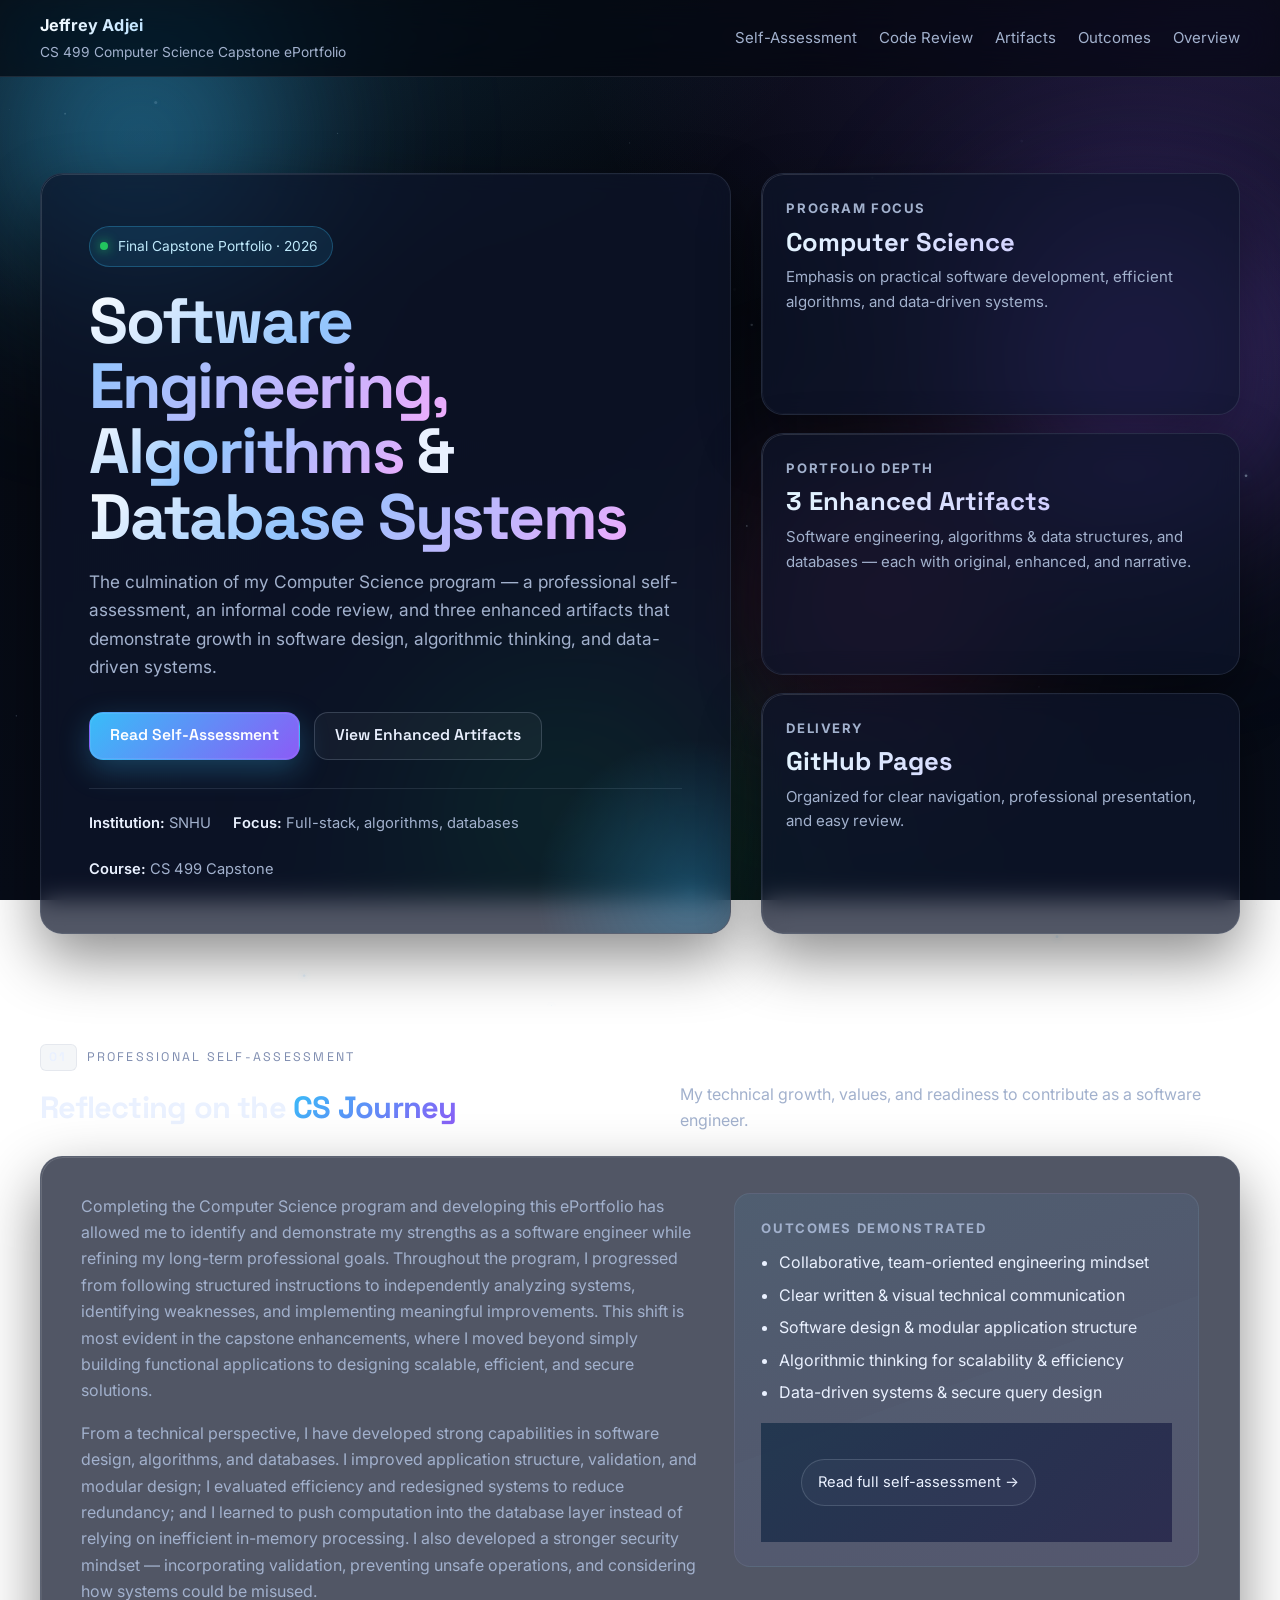
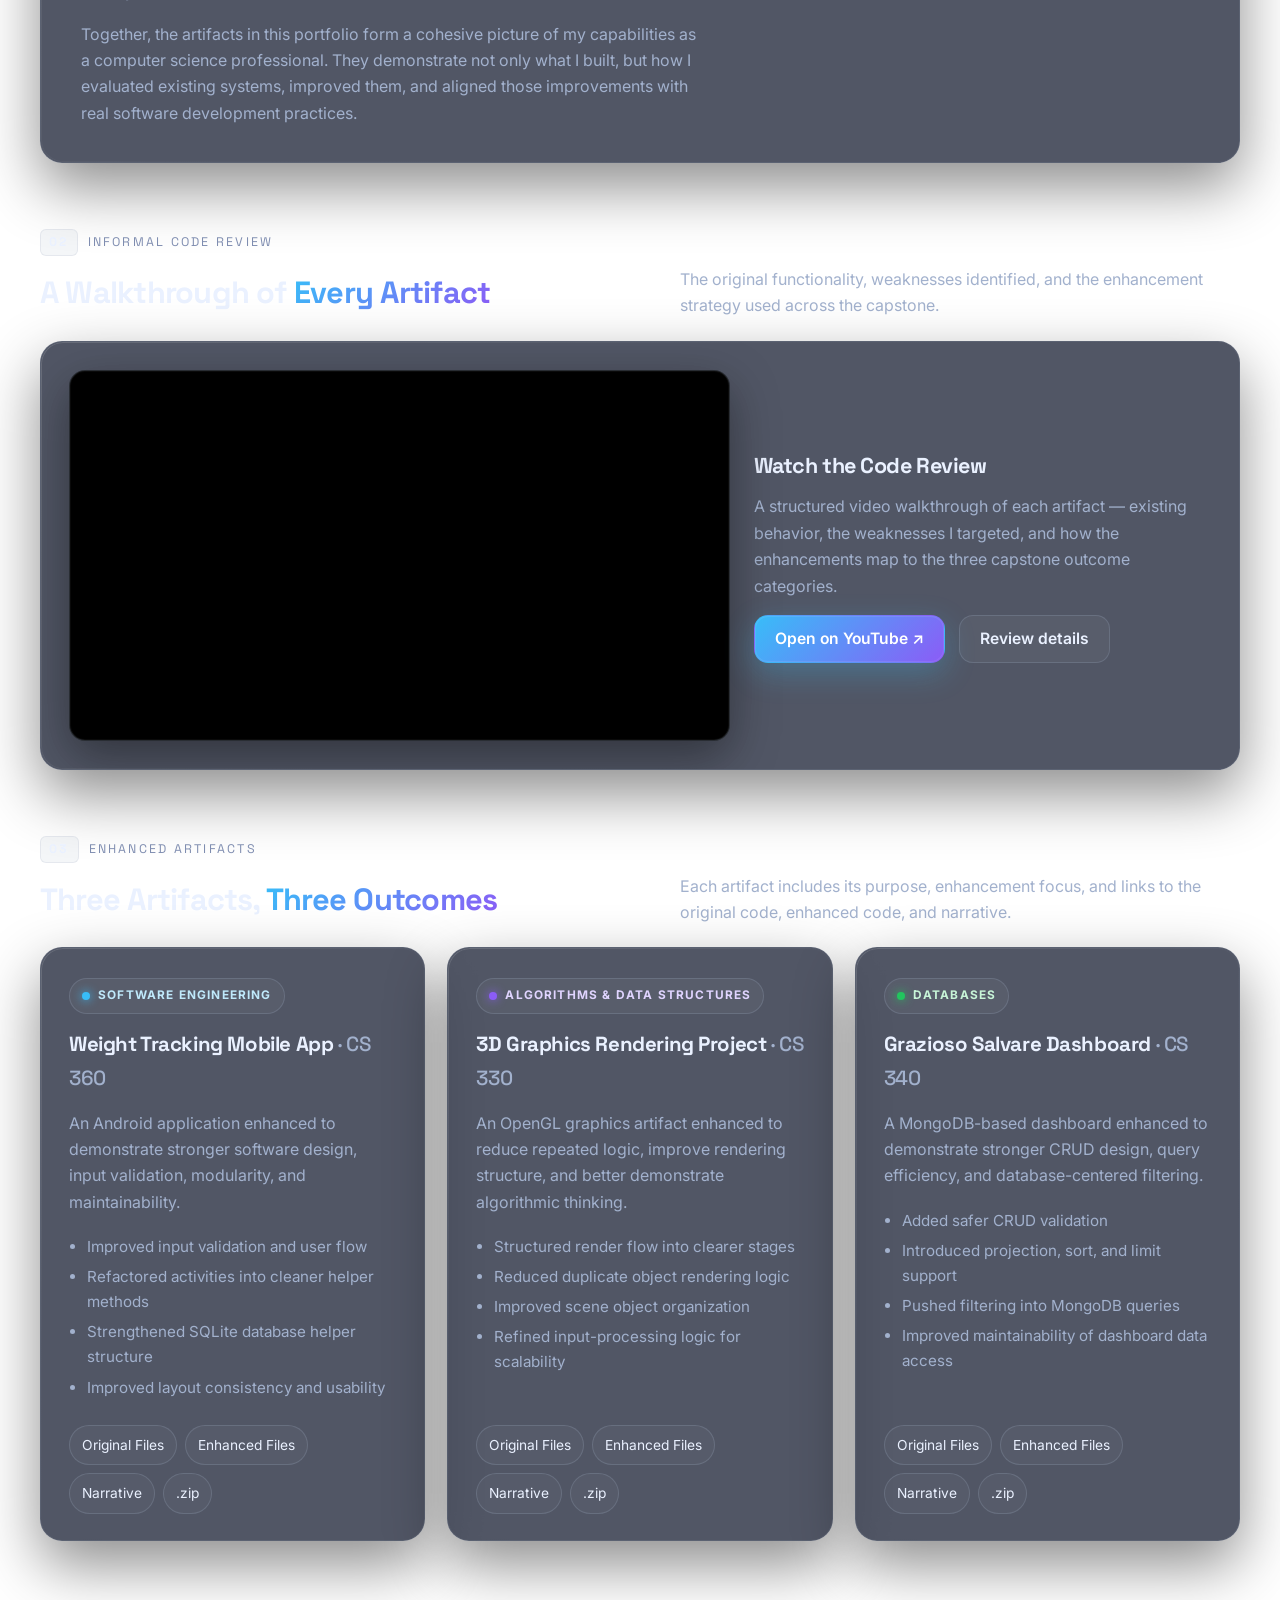
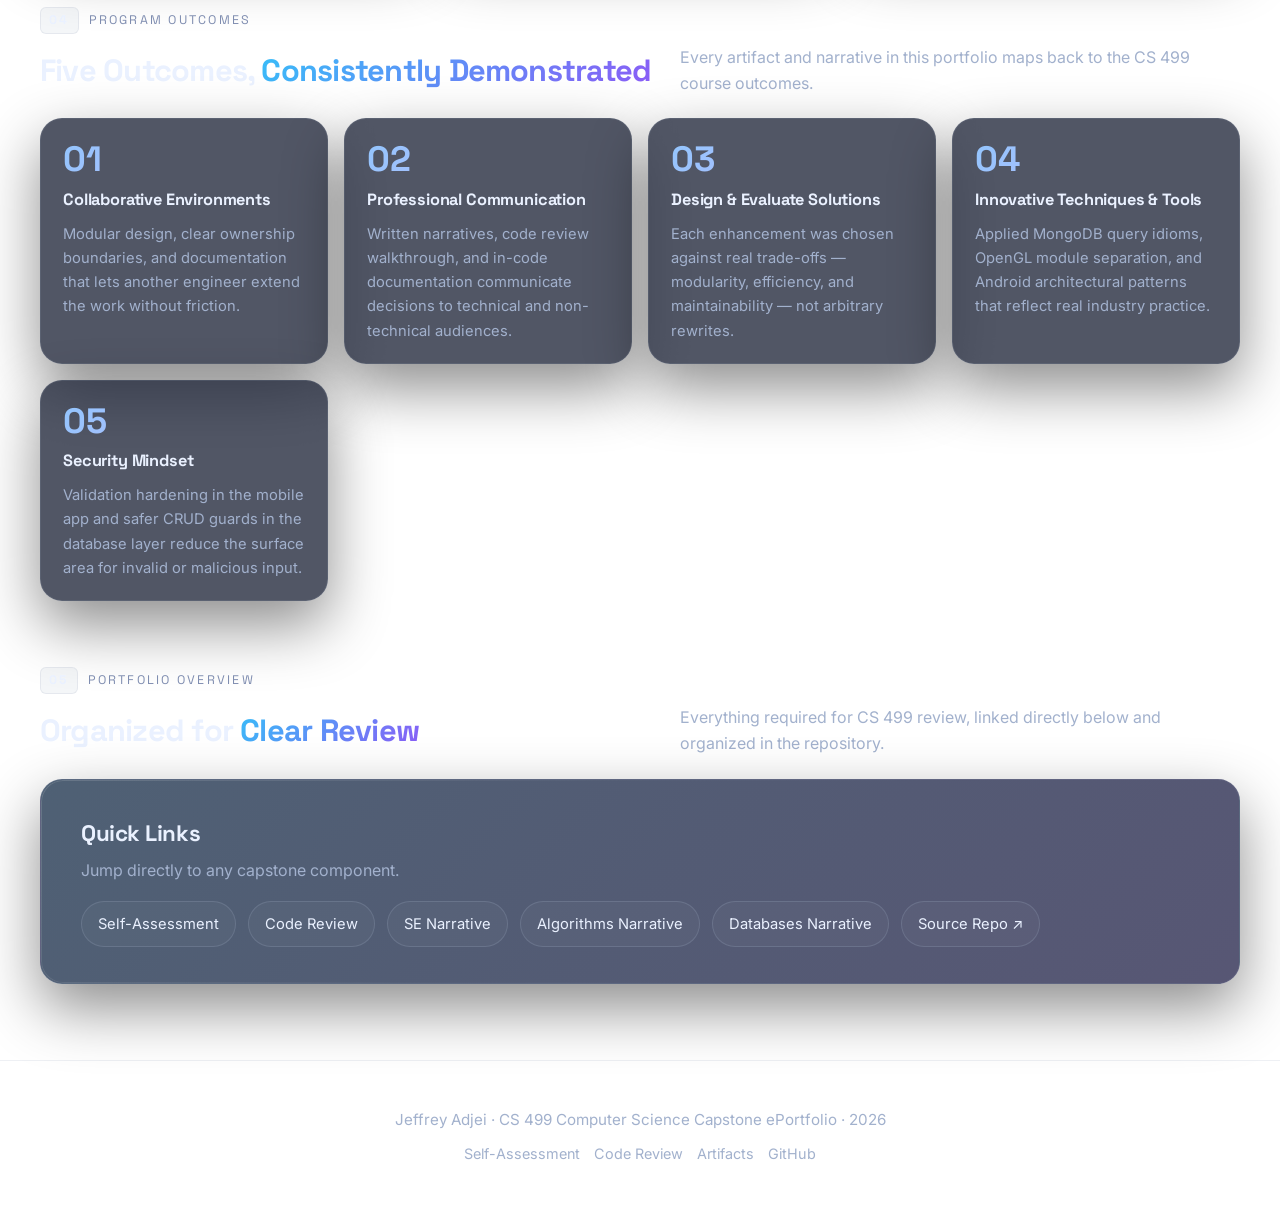
==== commit 4ccdb110: "Audit pass: rubric-complete narratives and explicit Program Outcomes - Expand each narrative (SE / A" ====
--- a/index.html
+++ b/index.html
@@ -306,6 +306,39 @@
       .hero-card { padding: 32px 26px; }
     }
 
+    /* Program outcomes grid */
+    .outcomes-grid {
+      display: grid;
+      grid-template-columns: repeat(auto-fit, minmax(260px, 1fr));
+      gap: 16px;
+    }
+    .outcome-card {
+      padding: 22px 22px 20px;
+      position: relative;
+      overflow: hidden;
+    }
+    .outcome-card .oc-num {
+      font-family: "Space Grotesk", Inter, sans-serif;
+      font-size: 2.2rem; font-weight: 700;
+      background: linear-gradient(135deg, #93c5fd, #c4b5fd);
+      -webkit-background-clip: text; background-clip: text; color: transparent;
+      line-height: 1; margin-bottom: 10px;
+    }
+    .outcome-card h4 {
+      font-family: "Space Grotesk", Inter, sans-serif;
+      margin: 0 0 8px;
+      font-size: 1.02rem;
+      color: var(--text);
+      letter-spacing: -0.01em;
+    }
+    .outcome-card p { margin: 0; color: var(--muted); font-size: 0.92rem; }
+    .outcome-card::before {
+      content: ""; position: absolute; inset: -1px -1px auto auto;
+      width: 120px; height: 120px; border-radius: 50%;
+      background: radial-gradient(circle, rgba(56,189,248,0.22), transparent 65%);
+      pointer-events: none;
+    }
+
     /* Final CTA strip */
     .cta {
       padding: 36px 40px;
@@ -350,6 +383,7 @@
         <a href="#assessment">Self-Assessment</a>
         <a href="#code-review">Code Review</a>
         <a href="#artifacts">Artifacts</a>
+        <a href="#outcomes">Outcomes</a>
         <a href="#contact">Overview</a>
       </nav>
     </div>
@@ -578,10 +612,51 @@
       </div>
     </section>
 
+    <!-- PROGRAM OUTCOMES -->
+    <section class="section" id="outcomes">
+      <div class="container">
+        <div data-reveal class="section-label"><span class="num">04</span> PROGRAM OUTCOMES</div>
+        <div class="section-header" data-reveal>
+          <div>
+            <h2>Five Outcomes, <span class="accent">Consistently Demonstrated</span></h2>
+          </div>
+          <p>Every artifact and narrative in this portfolio maps back to the CS 499 course outcomes.</p>
+        </div>
+
+        <div class="outcomes-grid">
+          <div class="glass-card outcome-card" data-reveal data-glow>
+            <div class="oc-num">01</div>
+            <h4>Collaborative Environments</h4>
+            <p>Modular design, clear ownership boundaries, and documentation that lets another engineer extend the work without friction.</p>
+          </div>
+          <div class="glass-card outcome-card" data-reveal data-delay="1" data-glow>
+            <div class="oc-num">02</div>
+            <h4>Professional Communication</h4>
+            <p>Written narratives, code review walkthrough, and in-code documentation communicate decisions to technical and non-technical audiences.</p>
+          </div>
+          <div class="glass-card outcome-card" data-reveal data-delay="2" data-glow>
+            <div class="oc-num">03</div>
+            <h4>Design &amp; Evaluate Solutions</h4>
+            <p>Each enhancement was chosen against real trade-offs — modularity, efficiency, and maintainability — not arbitrary rewrites.</p>
+          </div>
+          <div class="glass-card outcome-card" data-reveal data-delay="3" data-glow>
+            <div class="oc-num">04</div>
+            <h4>Innovative Techniques &amp; Tools</h4>
+            <p>Applied MongoDB query idioms, OpenGL module separation, and Android architectural patterns that reflect real industry practice.</p>
+          </div>
+          <div class="glass-card outcome-card" data-reveal data-delay="3" data-glow>
+            <div class="oc-num">05</div>
+            <h4>Security Mindset</h4>
+            <p>Validation hardening in the mobile app and safer CRUD guards in the database layer reduce the surface area for invalid or malicious input.</p>
+          </div>
+        </div>
+      </div>
+    </section>
+
     <!-- CTA / OVERVIEW -->
     <section class="section" id="contact">
       <div class="container">
-        <div data-reveal class="section-label"><span class="num">04</span> PORTFOLIO OVERVIEW</div>
+        <div data-reveal class="section-label"><span class="num">05</span> PORTFOLIO OVERVIEW</div>
         <div class="section-header" data-reveal>
           <div>
             <h2>Organized for <span class="accent">Clear Review</span></h2>
